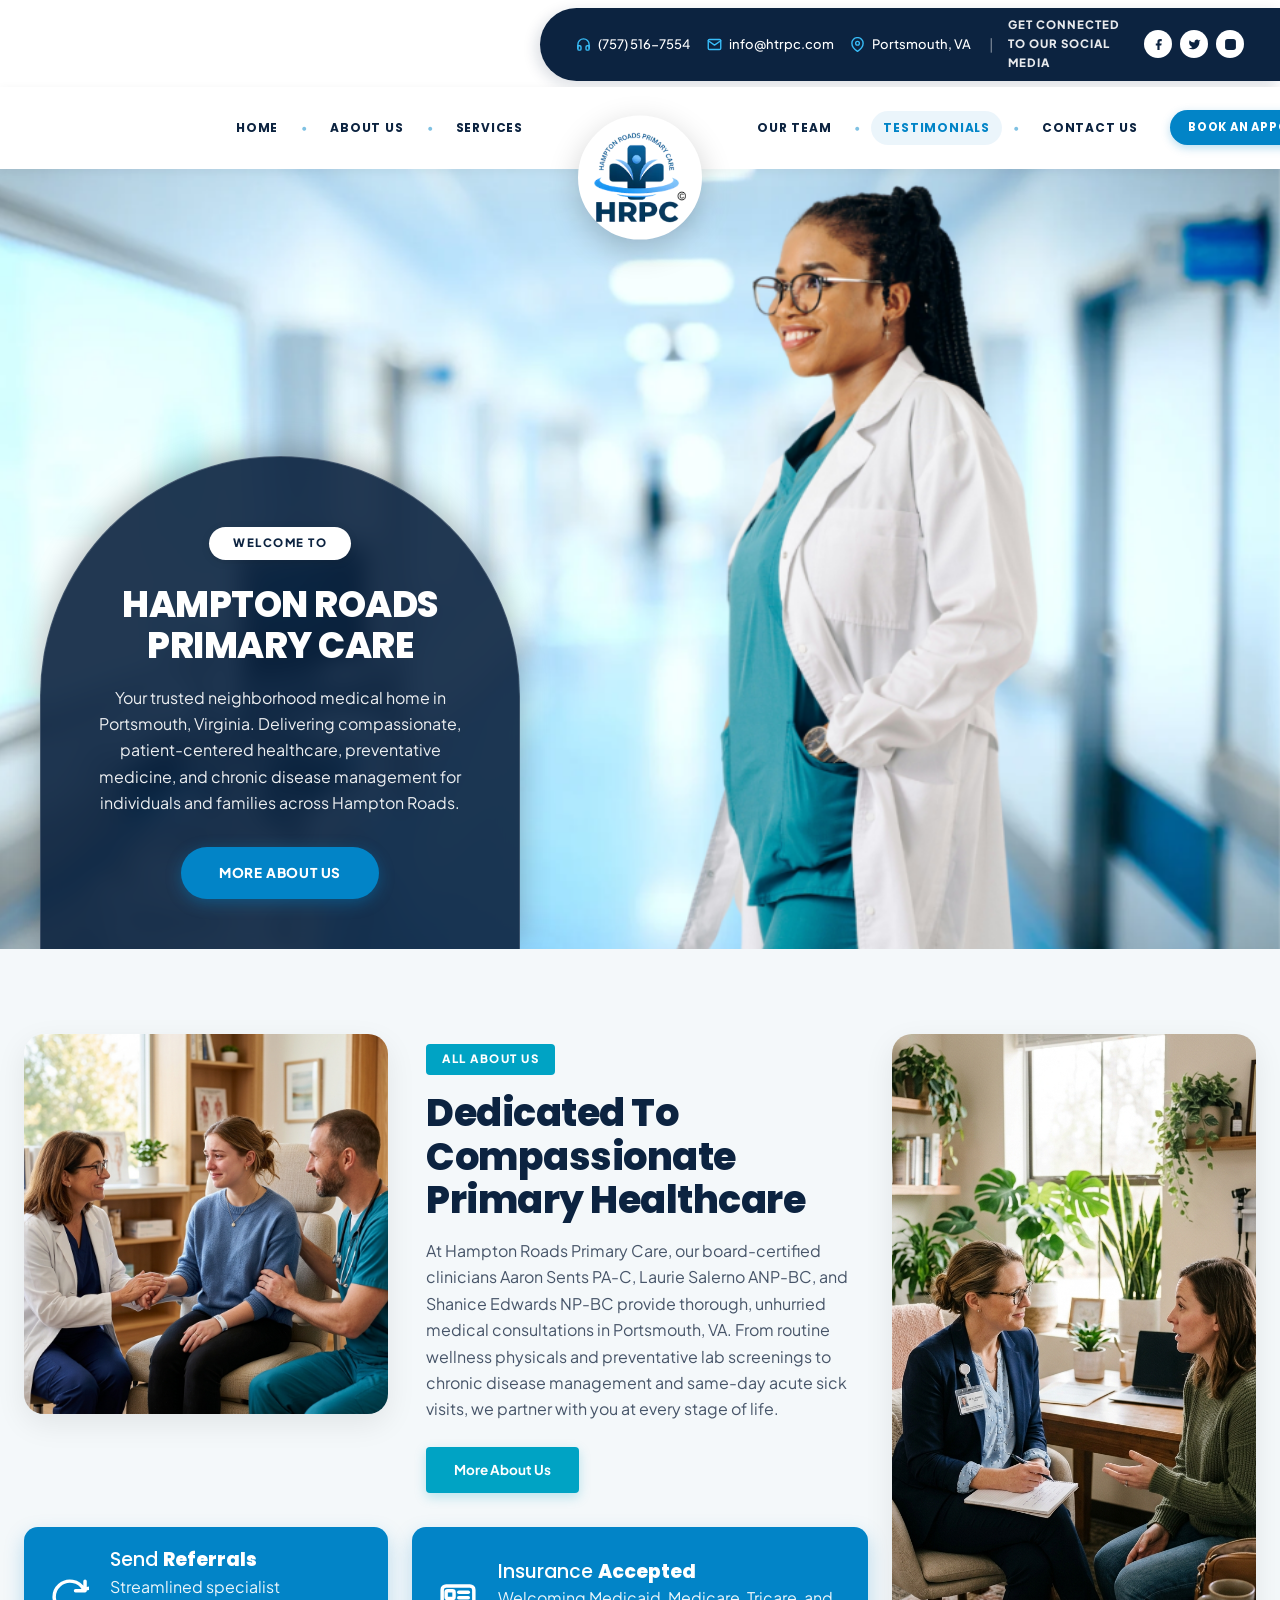
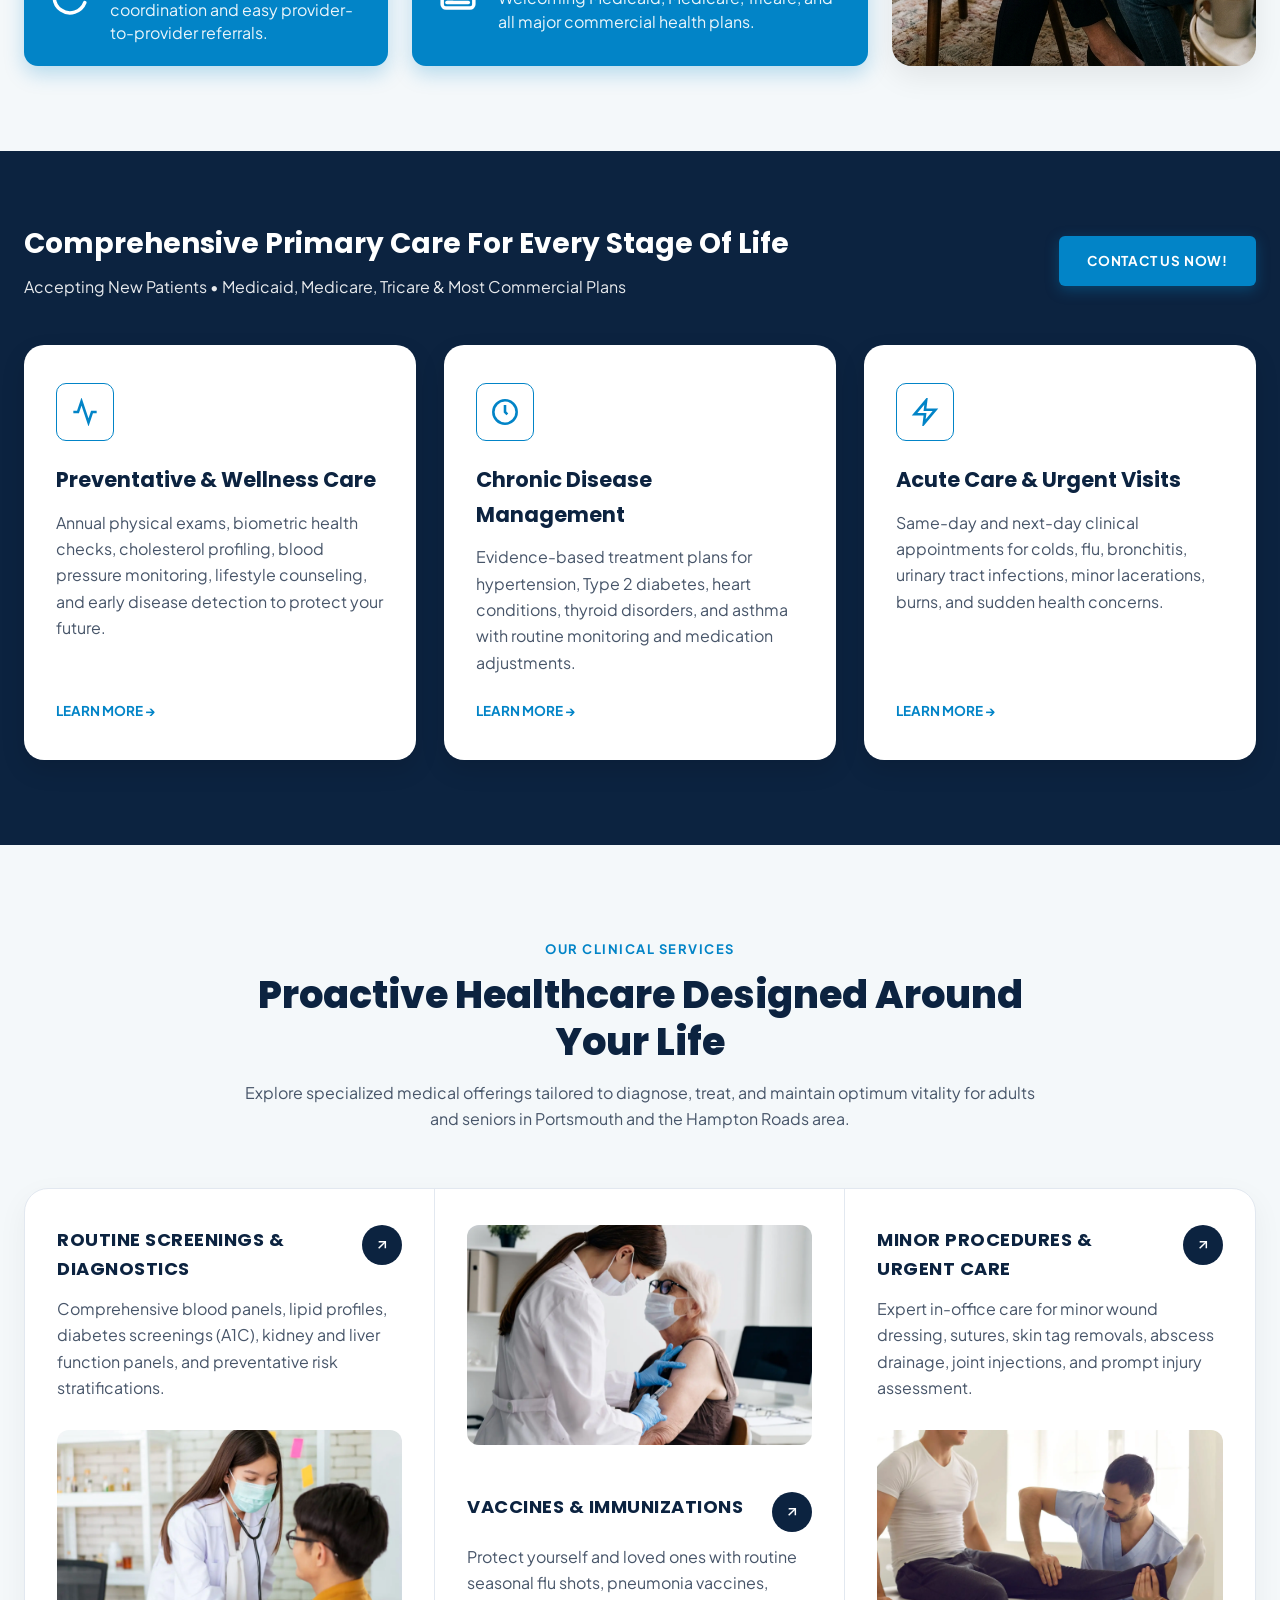
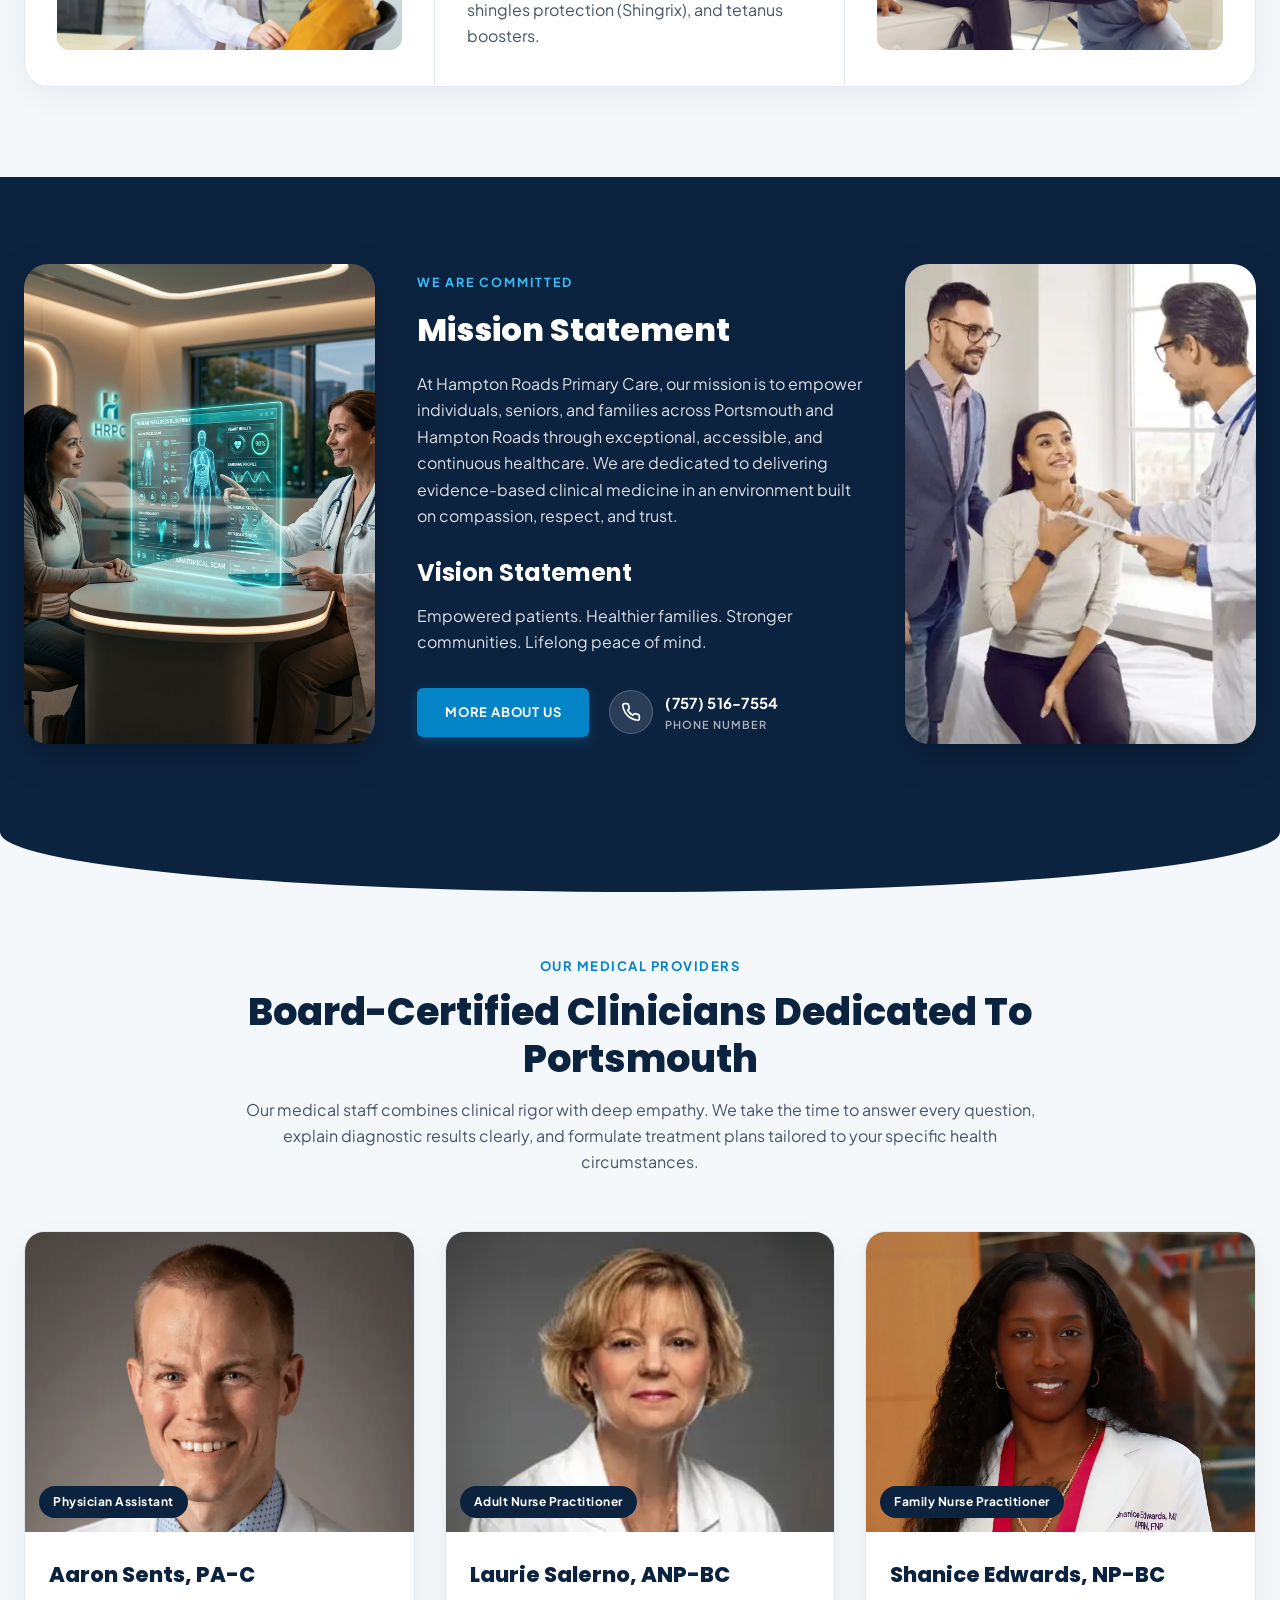
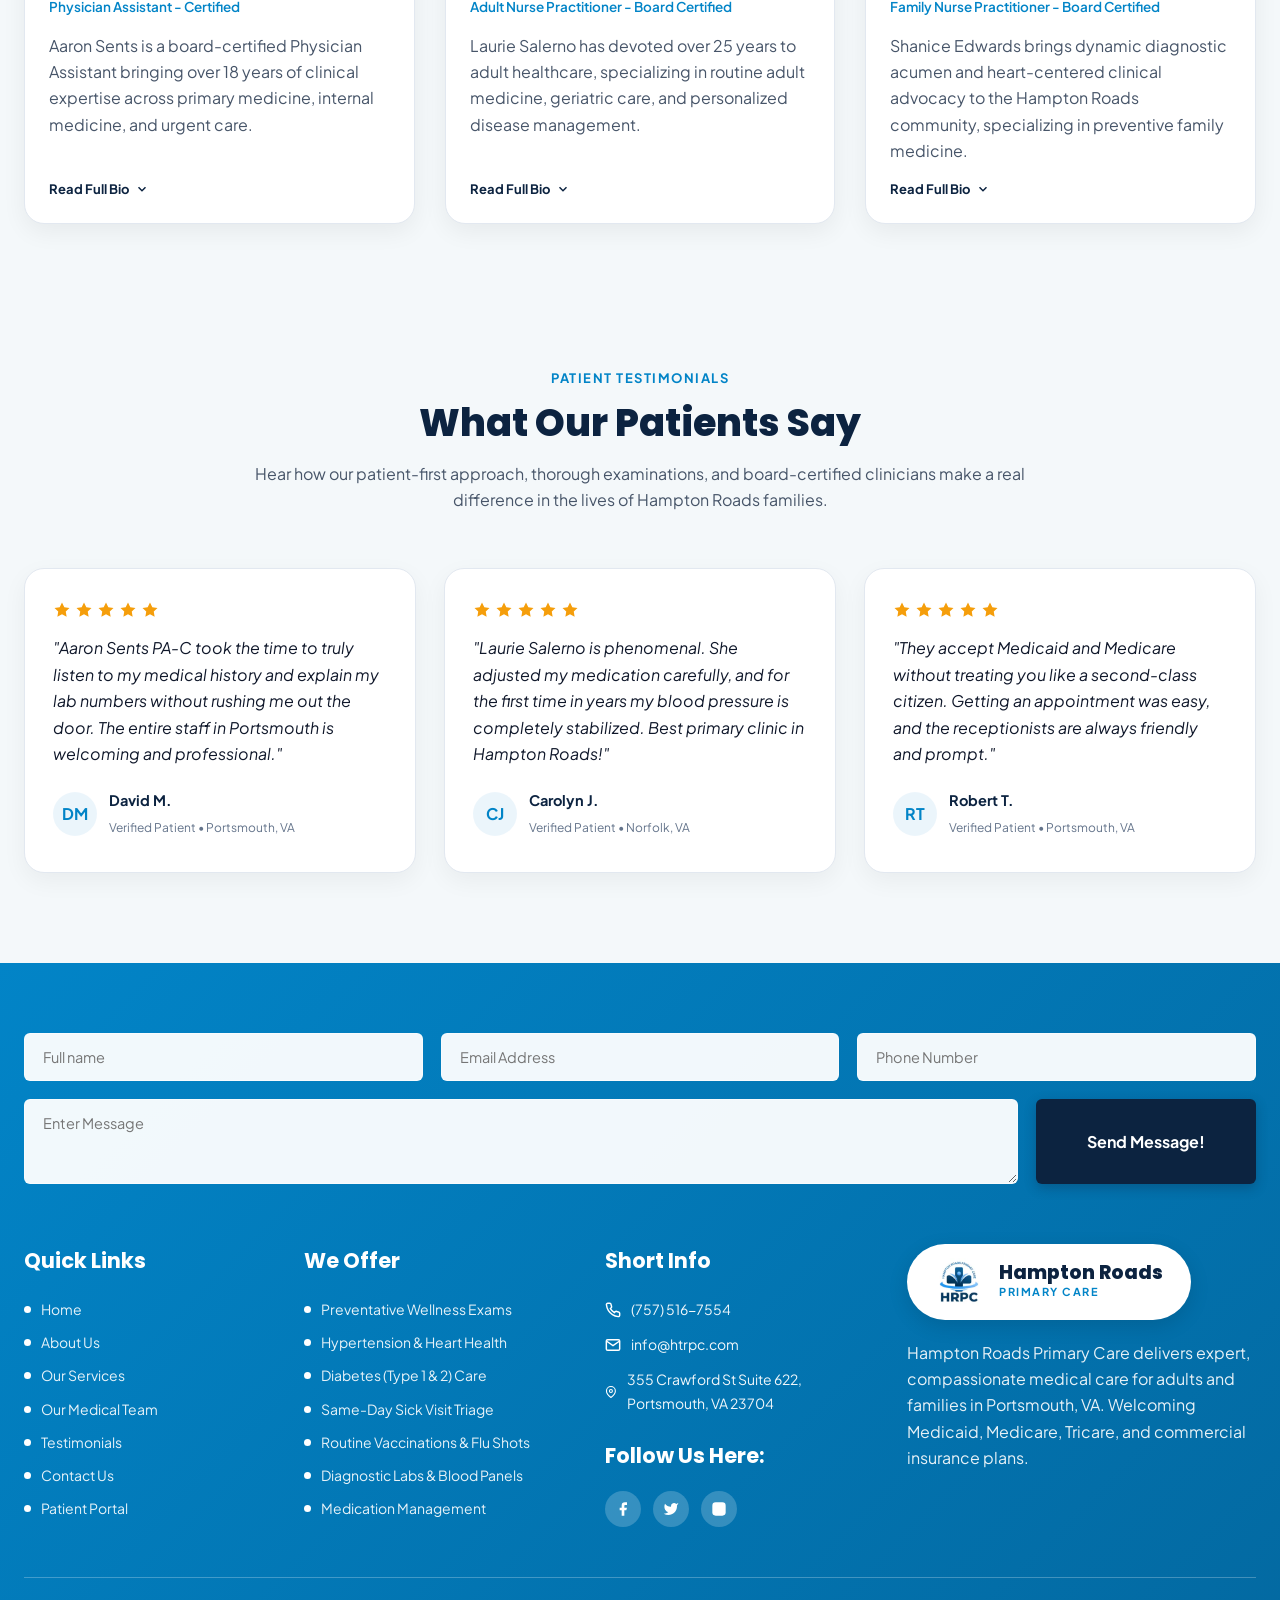
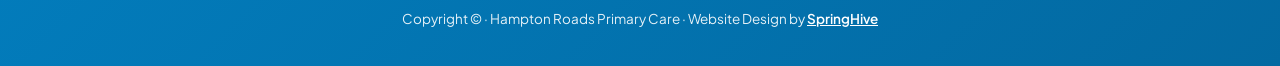
==== index2.html @ 9f102f9b "Initial commit: Hampton Roads Primary Care website" ====
<!DOCTYPE html>
<html lang="en">
<head>
  <meta charset="UTF-8">
  <meta name="viewport" content="width=device-width, initial-scale=1.0">
  
  <!-- Primary SEO Meta Tags -->
  <title>Primary Care in Portsmouth, VA | Hampton Roads Primary Care</title>
  <meta name="title" content="Primary Care in Portsmouth, VA | Hampton Roads Primary Care">
  <meta name="description" content="Compassionate, patient-centered primary healthcare in Portsmouth, VA. Board-certified clinicians Aaron Sents PA-C, Laurie Salerno ANP-BC, and Shanice Edwards NP-BC. Accepting Medicaid, Medicare & Tricare.">
  <meta name="keywords" content="Primary Care Portsmouth VA, Doctor Portsmouth VA, Aaron Sents PA-C, Laurie Salerno NP, Shanice Edwards NP, Hampton Roads Primary Care, Family Medicine, Medicare, Medicaid">
  <meta name="author" content="Hampton Roads Primary Care">
  <link rel="canonical" href="https://htrpc.com/">

  <!-- Open Graph / Facebook -->
  <meta property="og:type" content="website">
  <meta property="og:url" content="https://htrpc.com/">
  <meta property="og:title" content="Primary Care in Portsmouth, VA | Hampton Roads Primary Care">
  <meta property="og:description" content="Next-generation compassionate primary healthcare in Portsmouth, VA. Accepting new patients with Medicare, Medicaid, Tricare, and commercial insurance.">
  <meta property="og:image" content="assets/images/team-hero.webp">

  <!-- Favicon -->
  <link rel="icon" type="image/webp" href="assets/images/logo-icon.webp">

  <!-- Stylesheet -->
  <link rel="stylesheet" href="styles2.css">

  <!-- Structured Data (JSON-LD) -->
  <script type="application/ld+json">
  {
    "@context": "https://schema.org",
    "@type": "MedicalClinic",
    "name": "Hampton Roads Primary Care",
    "url": "https://htrpc.com/",
    "logo": "https://htrpc.com/wp-content/uploads/2024/03/finalLogo.webp",
    "image": "assets/images/team-hero.webp",
    "telephone": "+1-757-516-7554",
    "email": "info@htrpc.com",
    "address": {
      "@type": "PostalAddress",
      "streetAddress": "355 Crawford St Suite 622",
      "addressLocality": "Portsmouth",
      "addressRegion": "VA",
      "postalCode": "23704",
      "addressCountry": "US"
    },
    "openingHoursSpecification": [
      {
        "@type": "OpeningHoursSpecification",
        "dayOfWeek": ["Monday", "Tuesday", "Wednesday", "Thursday", "Friday"],
        "opens": "08:00",
        "closes": "17:00"
      }
    ],
    "medicalSpecialty": "PrimaryCare"
  }
  </script>
</head>
<body>

  <!-- ==========================================================================
       1. TOP UTILITY BAR (Full-Width Section, Right 50% Capsule)
       ========================================================================== -->
  <aside class="top-bar-capsule-wrapper" aria-label="Clinic Quick Info and Social">
    <div class="top-capsule-pill">
      <div class="capsule-contacts-group">
        <div class="capsule-item">
          <!-- Headset / Phone icon -->
          <svg viewBox="0 0 24 24" fill="none" stroke="currentColor" stroke-width="2.2" stroke-linecap="round" stroke-linejoin="round">
            <path d="M3 18v-6a9 9 0 0 1 18 0v6"></path>
            <path d="M21 19a2 2 0 0 1-2 2h-1a2 2 0 0 1-2-2v-3a2 2 0 0 1 2-2h3zM3 19a2 2 0 0 0 2 2h1a2 2 0 0 0 2-2v-3a2 2 0 0 0-2-2H3z"></path>
          </svg>
          <a href="tel:+17575167554">(757) 516-7554</a>
        </div>
        <div class="capsule-item">
          <svg viewBox="0 0 24 24" fill="none" stroke="currentColor" stroke-width="2.2" stroke-linecap="round" stroke-linejoin="round">
            <path d="M4 4h16c1.1 0 2 .9 2 2v12c0 1.1-.9 2-2 2H4c-1.1 0-2-.9-2-2V6c0-1.1.9-2 2-2z"></path>
            <polyline points="22,6 12,13 2,6"></polyline>
          </svg>
          <a href="mailto:info@htrpc.com">info@htrpc.com</a>
        </div>
        <div class="capsule-item">
          <svg viewBox="0 0 24 24" fill="none" stroke="currentColor" stroke-width="2.2" stroke-linecap="round" stroke-linejoin="round">
            <path d="M21 10c0 7-9 13-9 13s-9-6-9-13a9 9 0 0 1 18 0z"></path>
            <circle cx="12" cy="10" r="3"></circle>
          </svg>
          <span>Portsmouth, VA</span>
        </div>
      </div>
      <div class="capsule-social-group">
        <span class="capsule-pipe">|</span>
        <span class="capsule-social-label">GET CONNECTED TO OUR SOCIAL MEDIA</span>
        <div class="capsule-social-icons">
          <a href="https://facebook.com" target="_blank" rel="noopener noreferrer" class="capsule-social-btn" aria-label="Facebook">
            <svg viewBox="0 0 24 24"><path d="M18 2h-3a5 5 0 0 0-5 5v3H7v4h3v8h4v-8h3l1-4h-4V7a1 1 0 0 1 1-1h3z"></path></svg>
          </a>
          <a href="https://twitter.com" target="_blank" rel="noopener noreferrer" class="capsule-social-btn" aria-label="Twitter">
            <svg viewBox="0 0 24 24"><path d="M23 3a10.9 10.9 0 0 1-3.14 1.53 4.48 4.48 0 0 0-7.86 3v1A10.66 10.66 0 0 1 3 4s-4 9 5 13a11.64 11.64 0 0 1-7 2c9 5 20 0 20-11.5a4.5 4.5 0 0 0-.08-.83A7.72 7.72 0 0 0 23 3z"></path></svg>
          </a>
          <a href="https://instagram.com" target="_blank" rel="noopener noreferrer" class="capsule-social-btn" aria-label="Instagram">
            <svg viewBox="0 0 24 24"><rect x="2" y="2" width="20" height="20" rx="5" ry="5"></rect><path d="M16 11.37A4 4 0 1 1 12.63 8 4 4 0 0 1 16 11.37z"></path><line x1="17.5" y1="6.5" x2="17.51" y2="6.5"></line></svg>
          </a>
        </div>
      </div>
    </div>
  </aside>

  <!-- ==========================================================================
       2. MAIN NAVIGATION (White Bar with Center Circular Emblem)
       ========================================================================== -->
  <header class="navbar-center-logo-wrapper" id="mainHeader">
    <div class="container nav-split-container">
      <!-- Left Navigation Menu -->
      <nav class="nav-split-group nav-left-group" aria-label="Left Navigation">
        <a href="#home" class="nav-split-link is-active">HOME</a>
        <span class="nav-split-bullet">•</span>
        <a href="#about" class="nav-split-link">ABOUT US</a>
        <span class="nav-split-bullet">•</span>
        <a href="#services" class="nav-split-link">SERVICES</a>
      </nav>

      <!-- Center Circular Logo Cutout -->
      <a href="#home" class="nav-center-emblem" aria-label="Hampton Roads Primary Care Home">
        <img src="assets/images/finalLogo.webp" alt="Hampton Roads Primary Care Logo" class="nav-center-logo-img">
      </a>

      <!-- Right Navigation Menu -->
      <nav class="nav-split-group nav-right-group" aria-label="Right Navigation">
        <a href="#team" class="nav-split-link">OUR TEAM</a>
        <span class="nav-split-bullet">•</span>
        <a href="#testimonials" class="nav-split-link">TESTIMONIALS</a>
        <span class="nav-split-bullet">•</span>
        <a href="#contact" class="nav-split-link">CONTACT US</a>
        <a href="#contact" class="nav-btn-appointment">BOOK AN APPOINTMENT</a>
      </nav>

      <!-- Mobile Hamburger Button -->
      <button class="mobile-menu-btn" id="mobileMenuBtn" aria-label="Toggle Navigation Menu">
        <svg viewBox="0 0 24 24"><line x1="3" y1="12" x2="21" y2="12"></line><line x1="3" y1="6" x2="21" y2="6"></line><line x1="3" y1="18" x2="21" y2="18"></line></svg>
      </button>

      <!-- Mobile Navigation Drawer -->
      <div class="mobile-nav-drawer" id="mobileDrawer">
        <a href="#home" class="mobile-nav-link">HOME</a>
        <a href="#about" class="mobile-nav-link">ABOUT US</a>
        <a href="#services" class="mobile-nav-link">SERVICES</a>
        <a href="#team" class="mobile-nav-link">OUR TEAM</a>
        <a href="#testimonials" class="mobile-nav-link">TESTIMONIALS</a>
        <a href="#contact" class="mobile-nav-link">CONTACT US</a>
        <a href="#contact" class="arch-cta-btn" style="text-align: center; margin-top: 10px;">BOOK AN APPOINTMENT</a>
      </div>
    </div>
  </header>

  <!-- ==========================================================================
       3. HERO SECTION (Full-Width Image with Left Arched Dome Card)
       ========================================================================== -->
  <section class="hero-arch-section" id="home">
    <!-- Full-Bleed Background Image (Bright, No Overlay) -->
    <img src="assets/images/hero-doctor-corridor.png" alt="Compassionate Physician Care at Hampton Roads Primary Care" class="hero-bg-full">

    <!-- Arched Dome Overlay Card on the Left -->
    <div class="hero-arch-card">
      <span class="arch-eyebrow-pill">WELCOME TO</span>
      <h1 class="arch-title">HAMPTON ROADS PRIMARY CARE</h1>
      <p class="arch-desc">
        Your trusted neighborhood medical home in Portsmouth, Virginia. Delivering compassionate, patient-centered healthcare, preventative medicine, and chronic disease management for individuals and families across Hampton Roads.
      </p>
      <a href="#about" class="arch-cta-btn">MORE ABOUT US</a>
    </div>
  </section>

  <!-- ==========================================================================
       4. ABOUT US SECTION (Matching User-Specified Asymmetric 3-Column Bento Layout)
       ========================================================================== -->
  <section class="about-ref-section" id="about">
    <div class="container">
      <div class="about-asym-grid">
        <!-- Top-Left: Rounded Image (Compassionate patient support) -->
        <div class="about-asym-img-left">
          <img src="assets/images/about-support-left.jpg" alt="Compassionate Healthcare Team Supporting Patient at Hampton Roads Primary Care" class="about-photo-fit">
        </div>

        <!-- Center: Text Content Block -->
        <div class="about-asym-center">
          <span class="about-tag-badge">ALL ABOUT US</span>
          <h2 class="about-asym-title">Dedicated To Compassionate Primary Healthcare</h2>
          <p class="about-asym-desc">
            At Hampton Roads Primary Care, our board-certified clinicians Aaron Sents PA-C, Laurie Salerno ANP-BC, and Shanice Edwards NP-BC provide thorough, unhurried medical consultations in Portsmouth, VA. From routine wellness physicals and preventative lab screenings to chronic disease management and same-day acute sick visits, we partner with you at every stage of life.
          </p>
          <a href="#team" class="about-asym-btn">More About Us</a>
        </div>

        <!-- Right: Tall Image (Spanning full height of both rows) -->
        <div class="about-asym-img-right">
          <img src="assets/images/about-consultation-right.jpg" alt="Attentive Physician Consultation at Hampton Roads Primary Care" class="about-photo-fit">
        </div>

        <!-- Bottom-Left: Feature Card 1 (Send Referrals) -->
        <div class="about-blue-card about-card-referrals">
          <div class="blue-card-icon">
            <svg viewBox="0 0 24 24" fill="none" stroke="currentColor" stroke-width="2.3" stroke-linecap="round" stroke-linejoin="round">
              <path d="M21.5 2v6h-6M21.34 15.57a10 10 0 1 1-.57-8.38l5.67-1.19"></path>
            </svg>
          </div>
          <div class="blue-card-text">
            <h3 class="blue-card-title">Send <strong>Referrals</strong></h3>
            <p class="blue-card-sub">Streamlined specialist coordination and easy provider-to-provider referrals.</p>
          </div>
        </div>

        <!-- Bottom-Center: Feature Card 2 (Insurance Accepted) -->
        <div class="about-blue-card about-card-insurance">
          <div class="blue-card-icon">
            <svg viewBox="0 0 24 24" fill="none" stroke="currentColor" stroke-width="2.3" stroke-linecap="round" stroke-linejoin="round">
              <rect x="2" y="5" width="20" height="14" rx="2.5"></rect>
              <rect x="4.5" y="8" width="5" height="5" rx="1"></rect>
              <line x1="12.5" y1="9" x2="18.5" y2="9"></line>
              <line x1="12.5" y1="12.5" x2="18.5" y2="12.5"></line>
              <line x1="5" y1="15.5" x2="18.5" y2="15.5"></line>
            </svg>
          </div>
          <div class="blue-card-text">
            <h3 class="blue-card-title">Insurance <strong>Accepted</strong></h3>
            <p class="blue-card-sub">Welcoming Medicaid, Medicare, Tricare, and all major commercial health plans.</p>
          </div>
        </div>
      </div>
    </div>
  </section>

  <!-- ==========================================================================
       6. SERVICES STRIP & 3-CARD GRID (Matches reference dark blue section)
       ========================================================================== -->
  <section class="services-ref-section" id="services">
    <div class="container">
      <!-- Top Action Strip -->
      <div class="services-action-banner">
        <div class="banner-left-info">
          <div class="banner-text-block">
            <h2 class="banner-heading">Comprehensive Primary Care For Every Stage Of Life</h2>
            <p class="banner-subtext">Accepting New Patients • Medicaid, Medicare, Tricare & Most Commercial Plans</p>
          </div>
        </div>
        <a href="#contact" class="banner-cta-btn">CONTACT US NOW!</a>
      </div>

      <!-- 3 Rounded White Cards -->
      <div class="services-3card-grid">
        <!-- Card 1 -->
        <div class="service-white-card">
          <div class="card-icon-box">
            <svg viewBox="0 0 24 24"><path d="M22 12h-4l-3 9L9 3l-3 9H2"></path></svg>
          </div>
          <h3 class="service-card-title">Preventative & Wellness Care</h3>
          <p class="service-card-desc">
            Annual physical exams, biometric health checks, cholesterol profiling, blood pressure monitoring, lifestyle counseling, and early disease detection to protect your future.
          </p>
          <a href="#contact" class="card-learn-link">Learn More &rarr;</a>
        </div>

        <!-- Card 2 -->
        <div class="service-white-card">
          <div class="card-icon-box">
            <svg viewBox="0 0 24 24"><circle cx="12" cy="12" r="10"></circle><polyline points="12 6 12 12 14 14"></polyline></svg>
          </div>
          <h3 class="service-card-title">Chronic Disease Management</h3>
          <p class="service-card-desc">
            Evidence-based treatment plans for hypertension, Type 2 diabetes, heart conditions, thyroid disorders, and asthma with routine monitoring and medication adjustments.
          </p>
          <a href="#contact" class="card-learn-link">Learn More &rarr;</a>
        </div>

        <!-- Card 3 -->
        <div class="service-white-card">
          <div class="card-icon-box">
            <svg viewBox="0 0 24 24"><polygon points="13 2 3 14 12 14 11 22 21 10 12 10 13 2"></polygon></svg>
          </div>
          <h3 class="service-card-title">Acute Care & Urgent Visits</h3>
          <p class="service-card-desc">
            Same-day and next-day clinical appointments for colds, flu, bronchitis, urinary tract infections, minor lacerations, burns, and sudden health concerns.
          </p>
          <a href="#contact" class="card-learn-link">Learn More &rarr;</a>
        </div>
      </div>
    </div>
  </section>

  <!-- ==========================================================================
       7. AVAILABLE SERVICES (Alternating 3-Column Grid with vertical dividers)
       ========================================================================== -->
  <section class="available-services-ref">
    <div class="container">
      <div class="section-center-header">
        <span class="section-eyebrow">OUR CLINICAL SERVICES</span>
        <h2 class="section-title">Proactive Healthcare Designed Around Your Life</h2>
        <p class="section-center-desc">
          Explore specialized medical offerings tailored to diagnose, treat, and maintain optimum vitality for adults and seniors in Portsmouth and the Hampton Roads area.
        </p>
      </div>

      <div class="alternating-services-grid">
        <!-- Column 1: Text Top -> Image Bottom -->
        <div class="alt-service-column">
          <div class="alt-service-text-top">
            <div class="alt-col-title-row">
              <h3 class="alt-col-title">Routine Screenings & Diagnostics</h3>
              <a href="#contact" class="alt-circle-btn" aria-label="Book routine screening">
                <svg viewBox="0 0 24 24"><line x1="7" y1="17" x2="17" y2="7"></line><polyline points="7 7 17 7 17 17"></polyline></svg>
              </a>
            </div>
            <p class="alt-col-desc">
              Comprehensive blood panels, lipid profiles, diabetes screenings (A1C), kidney and liver function panels, and preventative risk stratifications.
            </p>
          </div>
          <img src="assets/images/service-screenings.webp" alt="Routine Screenings & Diagnostics" class="alt-photo-rounded">
        </div>

        <!-- Column 2: Image Top -> Text Bottom -->
        <div class="alt-service-column">
          <img src="assets/images/service-vaccines.webp" alt="Vaccines & Immunizations" class="alt-photo-rounded">
          <div class="alt-service-text-bottom">
            <div class="alt-col-title-row">
              <h3 class="alt-col-title">Vaccines & Immunizations</h3>
              <a href="#contact" class="alt-circle-btn" aria-label="Learn about immunizations">
                <svg viewBox="0 0 24 24"><line x1="7" y1="17" x2="17" y2="7"></line><polyline points="7 7 17 7 17 17"></polyline></svg>
              </a>
            </div>
            <p class="alt-col-desc">
              Protect yourself and loved ones with routine seasonal flu shots, pneumonia vaccines, shingles protection (Shingrix), and tetanus boosters.
            </p>
          </div>
        </div>

        <!-- Column 3: Text Top -> Image Bottom -->
        <div class="alt-service-column">
          <div class="alt-service-text-top">
            <div class="alt-col-title-row">
              <h3 class="alt-col-title">Minor Procedures & Urgent Care</h3>
              <a href="#contact" class="alt-circle-btn" aria-label="Schedule minor procedure">
                <svg viewBox="0 0 24 24"><line x1="7" y1="17" x2="17" y2="7"></line><polyline points="7 7 17 7 17 17"></polyline></svg>
              </a>
            </div>
            <p class="alt-col-desc">
              Expert in-office care for minor wound dressing, sutures, skin tag removals, abscess drainage, joint injections, and prompt injury assessment.
            </p>
          </div>
          <img src="assets/images/service-minor-injury.webp" alt="Minor Procedures & Urgent Care" class="alt-photo-rounded">
        </div>
      </div>
    </div>
  </section>

  <!-- ==========================================================================
       8. MISSION & VISION SECTION (Matches reference 3-column dark blue section)
       ========================================================================== -->
  <section class="mission-vision-ref">
    <div class="container">
      <div class="mission-vision-grid">
        <!-- Left Image -->
        <div class="mv-photo-card">
          <img src="assets/images/hero-consultation.jpg" alt="Compassionate Physician Consultation" class="mv-photo-img">
        </div>

        <!-- Center Content -->
        <div class="mv-center-content">
          <span class="mv-eyebrow">WE ARE COMMITTED</span>
          <h2 class="mv-heading">Mission Statement</h2>
          <p class="mv-text">
            At Hampton Roads Primary Care, our mission is to empower individuals, seniors, and families across Portsmouth and Hampton Roads through exceptional, accessible, and continuous healthcare. We are dedicated to delivering evidence-based clinical medicine in an environment built on compassion, respect, and trust.
          </p>

          <h3 class="mv-subheading">Vision Statement</h3>
          <p class="mv-text">
            Empowered patients. Healthier families. Stronger communities. Lifelong peace of mind.
          </p>

          <div class="mv-action-row">
            <a href="#services" class="mv-accent-btn">MORE ABOUT US</a>
            <a href="tel:+17575167554" class="phone-callout-badge">
              <div class="phone-callout-icon">
                <svg viewBox="0 0 24 24"><path d="M22 16.92v3a2 2 0 0 1-2.18 2 19.79 19.79 0 0 1-8.63-3.07 19.5 19.5 0 0 1-6-6 19.79 19.79 0 0 1-3.07-8.67A2 2 0 0 1 4.11 2h3a2 2 0 0 1 2 1.72 12.84 12.84 0 0 0 .7 2.81 2 2 0 0 1-.45 2.11L8.09 9.91a16 16 0 0 0 6 6l1.27-1.27a2 2 0 0 1 2.11-.45 12.84 12.84 0 0 0 2.81.7A2 2 0 0 1 22 16.92z"></path></svg>
              </div>
              <div class="phone-callout-text">
                <span class="phone-number">(757) 516-7554</span>
                <span class="phone-label">PHONE NUMBER</span>
              </div>
            </a>
          </div>
        </div>

        <!-- Right Image -->
        <div class="mv-photo-card">
          <img src="assets/images/clinic-care.webp" alt="Clinical Care and Family Wellness" class="mv-photo-img">
        </div>
      </div>
    </div>
  </section>

  <!-- ==========================================================================
       9. PROVIDERS / CLINICAL TEAM SECTION (Matches reference footer split + team)
       ========================================================================== -->
  <section class="team-ref-wrapper" id="team">
    <!-- Arched top divider echoing reference screenshot -->
    <div class="arched-header-band"></div>

    <div class="container">
      <!-- Section Header -->
      <div class="section-center-header">
        <span class="section-eyebrow">OUR MEDICAL PROVIDERS</span>
        <h2 class="section-title">Board-Certified Clinicians Dedicated To Portsmouth</h2>
        <p class="section-center-desc">
          Our medical staff combines clinical rigor with deep empathy. We take the time to answer every question, explain diagnostic results clearly, and formulate treatment plans tailored to your specific health circumstances.
        </p>
      </div>

      <!-- 3 Clinician Cards (NO booking buttons, only Read More drawers per user preference) -->
      <div class="team-cards-grid">
        <!-- Clinician 1: Aaron Sents -->
        <div class="provider-card-v2">
          <div class="provider-image-wrap">
            <img src="assets/images/provider-aaron.webp" alt="Aaron Sents, PA-C" class="provider-photo-img">
            <span class="provider-role-badge">Physician Assistant</span>
          </div>
          <div class="provider-card-body">
            <h3 class="provider-name">Aaron Sents, PA-C</h3>
            <span class="provider-title-sub">Physician Assistant - Certified</span>
            <p class="provider-bio-snippet">
              Aaron Sents is a board-certified Physician Assistant bringing over 18 years of clinical expertise across primary medicine, internal medicine, and urgent care.
            </p>
            <div class="provider-full-bio" id="bio-aaron">
              Aaron graduated from the prestigious Physician Assistant program at Wichita State University. He is deeply committed to patient empowerment, proactive preventative screenings, and comprehensive chronic disease management for hypertension, diabetes, and cardiovascular health.
            </div>
            <button class="read-more-btn" data-target="bio-aaron">
              <span>Read Full Bio</span>
              <svg width="14" height="14" viewBox="0 0 24 24" fill="none" stroke="currentColor" stroke-width="2.5"><polyline points="6 9 12 15 18 9"></polyline></svg>
            </button>
          </div>
        </div>

        <!-- Clinician 2: Laurie Salerno -->
        <div class="provider-card-v2">
          <div class="provider-image-wrap">
            <img src="assets/images/provider-laurie.jpg" alt="Laurie Salerno, ANP-BC" class="provider-photo-img">
            <span class="provider-role-badge">Adult Nurse Practitioner</span>
          </div>
          <div class="provider-card-body">
            <h3 class="provider-name">Laurie Salerno, ANP-BC</h3>
            <span class="provider-title-sub">Adult Nurse Practitioner - Board Certified</span>
            <p class="provider-bio-snippet">
              Laurie Salerno has devoted over 25 years to adult healthcare, specializing in routine adult medicine, geriatric care, and personalized disease management.
            </p>
            <div class="provider-full-bio" id="bio-laurie">
              Laurie earned her Master of Science in Nursing from Virginia Commonwealth University. She champions holistic, patient-centered care that emphasizes preventative screenings, nutrition, mental wellbeing, and continuity of care for adults at every life transition.
            </div>
            <button class="read-more-btn" data-target="bio-laurie">
              <span>Read Full Bio</span>
              <svg width="14" height="14" viewBox="0 0 24 24" fill="none" stroke="currentColor" stroke-width="2.5"><polyline points="6 9 12 15 18 9"></polyline></svg>
            </button>
          </div>
        </div>

        <!-- Clinician 3: Shanice Edwards -->
        <div class="provider-card-v2">
          <div class="provider-image-wrap">
            <img src="assets/images/provider-shanice.webp" alt="Shanice Edwards, NP-BC" class="provider-photo-img">
            <span class="provider-role-badge">Family Nurse Practitioner</span>
          </div>
          <div class="provider-card-body">
            <h3 class="provider-name">Shanice Edwards, NP-BC</h3>
            <span class="provider-title-sub">Family Nurse Practitioner - Board Certified</span>
            <p class="provider-bio-snippet">
              Shanice Edwards brings dynamic diagnostic acumen and heart-centered clinical advocacy to the Hampton Roads community, specializing in preventive family medicine.
            </p>
            <div class="provider-full-bio" id="bio-shanice">
              Shanice completed her advanced practice nursing credentials with highest honors. Her clinical passions include comprehensive women’s health, pediatric-to-adult transitions, acute infection management, and compassionate patient education.
            </div>
            <button class="read-more-btn" data-target="bio-shanice">
              <span>Read Full Bio</span>
              <svg width="14" height="14" viewBox="0 0 24 24" fill="none" stroke="currentColor" stroke-width="2.5"><polyline points="6 9 12 15 18 9"></polyline></svg>
            </button>
          </div>
        </div>
      </div>
    </div>
  </section>

  <!-- ==========================================================================
       10. TESTIMONIALS SECTION
       ========================================================================== -->
  <section class="testimonials-ref-section" id="testimonials">
    <div class="container">
      <div class="section-center-header">
        <span class="section-eyebrow">PATIENT TESTIMONIALS</span>
        <h2 class="section-title">What Our Patients Say</h2>
        <p class="section-center-desc">
          Hear how our patient-first approach, thorough examinations, and board-certified clinicians make a real difference in the lives of Hampton Roads families.
        </p>
      </div>

      <div class="testimonials-grid">
        <div class="testimonial-card-v2">
          <div class="stars-row">
            <svg viewBox="0 0 24 24"><polygon points="12 2 15.09 8.26 22 9.27 17 14.14 18.18 21.02 12 17.77 5.82 21.02 7 14.14 2 9.27 8.91 8.26 12 2"></polygon></svg>
            <svg viewBox="0 0 24 24"><polygon points="12 2 15.09 8.26 22 9.27 17 14.14 18.18 21.02 12 17.77 5.82 21.02 7 14.14 2 9.27 8.91 8.26 12 2"></polygon></svg>
            <svg viewBox="0 0 24 24"><polygon points="12 2 15.09 8.26 22 9.27 17 14.14 18.18 21.02 12 17.77 5.82 21.02 7 14.14 2 9.27 8.91 8.26 12 2"></polygon></svg>
            <svg viewBox="0 0 24 24"><polygon points="12 2 15.09 8.26 22 9.27 17 14.14 18.18 21.02 12 17.77 5.82 21.02 7 14.14 2 9.27 8.91 8.26 12 2"></polygon></svg>
            <svg viewBox="0 0 24 24"><polygon points="12 2 15.09 8.26 22 9.27 17 14.14 18.18 21.02 12 17.77 5.82 21.02 7 14.14 2 9.27 8.91 8.26 12 2"></polygon></svg>
          </div>
          <p class="review-text">
            "Aaron Sents PA-C took the time to truly listen to my medical history and explain my lab numbers without rushing me out the door. The entire staff in Portsmouth is welcoming and professional."
          </p>
          <div class="reviewer-meta">
            <div class="reviewer-avatar">DM</div>
            <div>
              <h4 class="reviewer-name">David M.</h4>
              <span class="reviewer-verified">Verified Patient • Portsmouth, VA</span>
            </div>
          </div>
        </div>

        <div class="testimonial-card-v2">
          <div class="stars-row">
            <svg viewBox="0 0 24 24"><polygon points="12 2 15.09 8.26 22 9.27 17 14.14 18.18 21.02 12 17.77 5.82 21.02 7 14.14 2 9.27 8.91 8.26 12 2"></polygon></svg>
            <svg viewBox="0 0 24 24"><polygon points="12 2 15.09 8.26 22 9.27 17 14.14 18.18 21.02 12 17.77 5.82 21.02 7 14.14 2 9.27 8.91 8.26 12 2"></polygon></svg>
            <svg viewBox="0 0 24 24"><polygon points="12 2 15.09 8.26 22 9.27 17 14.14 18.18 21.02 12 17.77 5.82 21.02 7 14.14 2 9.27 8.91 8.26 12 2"></polygon></svg>
            <svg viewBox="0 0 24 24"><polygon points="12 2 15.09 8.26 22 9.27 17 14.14 18.18 21.02 12 17.77 5.82 21.02 7 14.14 2 9.27 8.91 8.26 12 2"></polygon></svg>
            <svg viewBox="0 0 24 24"><polygon points="12 2 15.09 8.26 22 9.27 17 14.14 18.18 21.02 12 17.77 5.82 21.02 7 14.14 2 9.27 8.91 8.26 12 2"></polygon></svg>
          </div>
          <p class="review-text">
            "Laurie Salerno is phenomenal. She adjusted my medication carefully, and for the first time in years my blood pressure is completely stabilized. Best primary clinic in Hampton Roads!"
          </p>
          <div class="reviewer-meta">
            <div class="reviewer-avatar">CJ</div>
            <div>
              <h4 class="reviewer-name">Carolyn J.</h4>
              <span class="reviewer-verified">Verified Patient • Norfolk, VA</span>
            </div>
          </div>
        </div>

        <div class="testimonial-card-v2">
          <div class="stars-row">
            <svg viewBox="0 0 24 24"><polygon points="12 2 15.09 8.26 22 9.27 17 14.14 18.18 21.02 12 17.77 5.82 21.02 7 14.14 2 9.27 8.91 8.26 12 2"></polygon></svg>
            <svg viewBox="0 0 24 24"><polygon points="12 2 15.09 8.26 22 9.27 17 14.14 18.18 21.02 12 17.77 5.82 21.02 7 14.14 2 9.27 8.91 8.26 12 2"></polygon></svg>
            <svg viewBox="0 0 24 24"><polygon points="12 2 15.09 8.26 22 9.27 17 14.14 18.18 21.02 12 17.77 5.82 21.02 7 14.14 2 9.27 8.91 8.26 12 2"></polygon></svg>
            <svg viewBox="0 0 24 24"><polygon points="12 2 15.09 8.26 22 9.27 17 14.14 18.18 21.02 12 17.77 5.82 21.02 7 14.14 2 9.27 8.91 8.26 12 2"></polygon></svg>
            <svg viewBox="0 0 24 24"><polygon points="12 2 15.09 8.26 22 9.27 17 14.14 18.18 21.02 12 17.77 5.82 21.02 7 14.14 2 9.27 8.91 8.26 12 2"></polygon></svg>
          </div>
          <p class="review-text">
            "They accept Medicaid and Medicare without treating you like a second-class citizen. Getting an appointment was easy, and the receptionists are always friendly and prompt."
          </p>
          <div class="reviewer-meta">
            <div class="reviewer-avatar">RT</div>
            <div>
              <h4 class="reviewer-name">Robert T.</h4>
              <span class="reviewer-verified">Verified Patient • Portsmouth, VA</span>
            </div>
          </div>
        </div>
      </div>
    </div>
  </section>

  <!-- ==========================================================================
       11. FOOTER & CONTACT FORM (Matches reference mustard footer structure)
       Color: Medical Cerulean Accent (#0284C7)
       ========================================================================== -->
  <footer class="footer-ref-wrapper" id="contact">
    <div class="container">
      <!-- Contact Form Component inside Footer -->
      <div class="footer-form-container">
        <form id="contactForm" onsubmit="event.preventDefault(); handleFormSubmit();">
          <div class="contact-form-grid">
            <input type="text" id="formName" class="form-input-ref" placeholder="Full name" required>
            <input type="email" id="formEmail" class="form-input-ref" placeholder="Email Address" required>
            <input type="tel" id="formPhone" class="form-input-ref" placeholder="Phone Number" required>
          </div>
          <div class="form-bottom-row">
            <textarea id="formMessage" class="form-textarea-ref" placeholder="Enter Message" required></textarea>
            <button type="submit" class="form-submit-dark-btn" id="submitBtn">Send Message!</button>
          </div>
        </form>
      </div>

      <!-- 4-Column Footer Links -->
      <div class="footer-links-grid">
        <!-- Column 1: Quick Links -->
        <div class="footer-col">
          <h3 class="footer-col-title">Quick Links</h3>
          <ul class="footer-bullets-list">
            <li class="footer-bullet-item">
              <span class="footer-bullet-dot"></span>
              <a href="#home">Home</a>
            </li>
            <li class="footer-bullet-item">
              <span class="footer-bullet-dot"></span>
              <a href="#about">About Us</a>
            </li>
            <li class="footer-bullet-item">
              <span class="footer-bullet-dot"></span>
              <a href="#services">Our Services</a>
            </li>
            <li class="footer-bullet-item">
              <span class="footer-bullet-dot"></span>
              <a href="#team">Our Medical Team</a>
            </li>
            <li class="footer-bullet-item">
              <span class="footer-bullet-dot"></span>
              <a href="#testimonials">Testimonials</a>
            </li>
            <li class="footer-bullet-item">
              <span class="footer-bullet-dot"></span>
              <a href="#contact">Contact Us</a>
            </li>
            <li class="footer-bullet-item">
              <span class="footer-bullet-dot"></span>
              <a href="javascript:void(0)" onclick="alert('Patient Portal access is available for registered patients. Please contact the front desk at (757) 516-7554 for portal credentials.');">Patient Portal</a>
            </li>
          </ul>
        </div>

        <!-- Column 2: We Offer -->
        <div class="footer-col">
          <h3 class="footer-col-title">We Offer</h3>
          <ul class="footer-bullets-list">
            <li class="footer-bullet-item">
              <span class="footer-bullet-dot"></span>
              <span>Preventative Wellness Exams</span>
            </li>
            <li class="footer-bullet-item">
              <span class="footer-bullet-dot"></span>
              <span>Hypertension & Heart Health</span>
            </li>
            <li class="footer-bullet-item">
              <span class="footer-bullet-dot"></span>
              <span>Diabetes (Type 1 & 2) Care</span>
            </li>
            <li class="footer-bullet-item">
              <span class="footer-bullet-dot"></span>
              <span>Same-Day Sick Visit Triage</span>
            </li>
            <li class="footer-bullet-item">
              <span class="footer-bullet-dot"></span>
              <span>Routine Vaccinations & Flu Shots</span>
            </li>
            <li class="footer-bullet-item">
              <span class="footer-bullet-dot"></span>
              <span>Diagnostic Labs & Blood Panels</span>
            </li>
            <li class="footer-bullet-item">
              <span class="footer-bullet-dot"></span>
              <span>Medication Management</span>
            </li>
          </ul>
        </div>

        <!-- Column 3: Short Info & Follow Us -->
        <div class="footer-col">
          <h3 class="footer-col-title">Short Info</h3>
          <div class="footer-info-item">
            <svg viewBox="0 0 24 24"><path d="M22 16.92v3a2 2 0 0 1-2.18 2 19.79 19.79 0 0 1-8.63-3.07 19.5 19.5 0 0 1-6-6 19.79 19.79 0 0 1-3.07-8.67A2 2 0 0 1 4.11 2h3a2 2 0 0 1 2 1.72 12.84 12.84 0 0 0 .7 2.81 2 2 0 0 1-.45 2.11L8.09 9.91a16 16 0 0 0 6 6l1.27-1.27a2 2 0 0 1 2.11-.45 12.84 12.84 0 0 0 2.81.7A2 2 0 0 1 22 16.92z"></path></svg>
            <a href="tel:+17575167554">(757) 516-7554</a>
          </div>
          <div class="footer-info-item">
            <svg viewBox="0 0 24 24"><path d="M4 4h16c1.1 0 2 .9 2 2v12c0 1.1-.9 2-2 2H4c-1.1 0-2-.9-2-2V6c0-1.1.9-2 2-2z"></path><polyline points="22,6 12,13 2,6"></polyline></svg>
            <a href="mailto:info@htrpc.com">info@htrpc.com</a>
          </div>
          <div class="footer-info-item">
            <svg viewBox="0 0 24 24"><path d="M21 10c0 7-9 13-9 13s-9-6-9-13a9 9 0 0 1 18 0z"></path><circle cx="12" cy="10" r="3"></circle></svg>
            <span>355 Crawford St Suite 622, Portsmouth, VA 23704</span>
          </div>

          <h3 class="footer-col-title" style="margin-top: 24px; margin-bottom: 12px;">Follow Us Here:</h3>
          <div class="footer-socials-row">
            <a href="https://facebook.com" target="_blank" rel="noopener noreferrer" class="footer-social-btn" aria-label="Facebook">
              <svg viewBox="0 0 24 24"><path d="M18 2h-3a5 5 0 0 0-5 5v3H7v4h3v8h4v-8h3l1-4h-4V7a1 1 0 0 1 1-1h3z"></path></svg>
            </a>
            <a href="https://twitter.com" target="_blank" rel="noopener noreferrer" class="footer-social-btn" aria-label="Twitter">
              <svg viewBox="0 0 24 24"><path d="M23 3a10.9 10.9 0 0 1-3.14 1.53 4.48 4.48 0 0 0-7.86 3v1A10.66 10.66 0 0 1 3 4s-4 9 5 13a11.64 11.64 0 0 1-7 2c9 5 20 0 20-11.5a4.5 4.5 0 0 0-.08-.83A7.72 7.72 0 0 0 23 3z"></path></svg>
            </a>
            <a href="https://instagram.com" target="_blank" rel="noopener noreferrer" class="footer-social-btn" aria-label="Instagram">
              <svg viewBox="0 0 24 24"><rect x="2" y="2" width="20" height="20" rx="5" ry="5"></rect><path d="M16 11.37A4 4 0 1 1 12.63 8 4 4 0 0 1 16 11.37z"></path><line x1="17.5" y1="6.5" x2="17.51" y2="6.5"></line></svg>
            </a>
          </div>
        </div>

        <!-- Column 4: Brand Logo Pill & Bio (Matches reference layout) -->
        <div class="footer-col">
          <div class="footer-brand-pill">
            <img src="assets/images/logo-icon.webp" alt="Hampton Roads Primary Care Logo" class="footer-pill-icon">
            <div class="footer-pill-text">
              <span class="pill-title">Hampton Roads</span>
              <span class="pill-subtitle">Primary Care</span>
            </div>
          </div>
          <p class="footer-brand-bio">
            Hampton Roads Primary Care delivers expert, compassionate medical care for adults and families in Portsmouth, VA. Welcoming Medicaid, Medicare, Tricare, and commercial insurance plans.
          </p>
        </div>
      </div>

      <!-- Mandatory Copyright Line -->
      <div class="footer-bottom-bar">
        Copyright © · Hampton Roads Primary Care · Website Design by <a href="https://springhive.co/" rel="nofollow" style="color:#fff">SpringHive</a>
      </div>
    </div>
  </footer>

  <!-- Scripts -->
  <script src="script2.js"></script>
</body>
</html>
---- styles2.css ----
/* ==========================================================================
   HAMPTON ROADS PRIMARY CARE - THEME 2 (INSPIRED BY CINQ LIVING LAYOUT)
   Color Pair: Deep Maritime Navy (#0C2340) + Vibrant Medical Cerulean (#0284C7)
   Font Family: Inter / Poppins / System Sans-Serif
   ========================================================================== */

@import url('https://fonts.googleapis.com/css2?family=Plus+Jakarta+Sans:ital,wght@0,300;0,400;0,500;0,600;0,700;0,800;1,400;1,600&family=Poppins:ital,wght@0,400;0,500;0,600;0,700;0,800;1,400;1,600&display=swap');

:root {
  /* Main Color Pair (Replacing Navy + Mustard Gold with Deep Maritime Navy + Medical Cerulean) */
  --theme-dark: #0C2340;           /* Deep Maritime Navy (matches reference #1b2e4b) */
  --theme-dark-rgb: 12, 35, 64;
  --theme-dark-hover: #08192E;
  
  --theme-accent: #0284C7;         /* Vibrant Medical Cerulean (matches reference #c49b45) */
  --theme-accent-rgb: 2, 132, 199;
  --theme-accent-dark: #0369A1;    /* Slightly deeper cerulean for hover states & gradients */
  --theme-accent-light: #38BDF8;   /* Light cerulean for badges/highlights */
  --theme-accent-soft: rgba(2, 132, 199, 0.08);

  /* Backgrounds & Neutrals */
  --theme-bg-page: #F4F8FA;        /* Soft tinted medical background (matches reference cream tint) */
  --theme-card-bg: #FFFFFF;
  --theme-text-dark: #0F172A;
  --theme-text-muted: #475569;
  --theme-text-light: #64748B;
  --theme-border: #E2E8F0;
  --theme-border-dark: rgba(255, 255, 255, 0.22);

  /* Typography */
  --font-main: 'Plus Jakarta Sans', 'Poppins', -apple-system, BlinkMacSystemFont, 'Segoe UI', Roboto, sans-serif;
  --font-display: 'Poppins', 'Plus Jakarta Sans', sans-serif;

  /* Spacing & Radii */
  --radius-sm: 6px;
  --radius-md: 12px;
  --radius-lg: 20px;
  --radius-xl: 24px;
  --radius-pill: 9999px;

  /* Transitions */
  --transition-fast: 0.2s ease;
  --transition-normal: 0.3s cubic-bezier(0.16, 1, 0.3, 1);
}

/* Base Reset */
*, *::before, *::after {
  box-sizing: border-box;
  margin: 0;
  padding: 0;
}

html {
  scroll-behavior: smooth;
  font-size: 16px;
  -webkit-font-smoothing: antialiased;
  -moz-osx-font-smoothing: grayscale;
}

body {
  font-family: var(--font-main);
  background-color: var(--theme-bg-page);
  color: var(--theme-text-dark);
  line-height: 1.65;
  overflow-x: hidden;
}

p {
  font-size: 16px;
  line-height: 1.65;
}

img {
  max-width: 100%;
  display: block;
  height: auto;
}

a {
  text-decoration: none;
  color: inherit;
  transition: var(--transition-fast);
}

button {
  font-family: inherit;
  cursor: pointer;
  border: none;
  outline: none;
  transition: var(--transition-fast);
}

.container {
  width: 100%;
  max-width: 1400px;
  margin-left: auto;
  margin-right: auto;
  padding-left: 24px;
  padding-right: 24px;
}

/* ==========================================================================
   1. TOP UTILITY BAR (Full-Width Section, Right 50% Capsule)
   ========================================================================== */
.top-bar-capsule-wrapper {
  width: 100%;
  background-color: #FFFFFF;
  padding: 8px 0 6px;
  display: flex;
  justify-content: flex-end;
  align-items: center;
  overflow: hidden;
}

.top-capsule-pill {
  width: 50%;
  min-width: 740px;
  background-color: var(--theme-dark);
  color: #FFFFFF;
  border-radius: 9999px 0 0 9999px;
  padding: 8px 36px 8px 36px;
  display: flex;
  align-items: center;
  justify-content: space-between;
  gap: 16px;
  font-size: 13px;
  font-weight: 500;
  box-shadow: -4px 4px 14px rgba(12, 35, 64, 0.15);
}

.capsule-contacts-group {
  display: flex;
  align-items: center;
  gap: clamp(12px, 1.3vw, 22px);
}

.capsule-social-group {
  display: flex;
  align-items: center;
  gap: 12px;
}

.capsule-item {
  display: inline-flex;
  align-items: center;
  gap: 7px;
  color: #FFFFFF;
  white-space: nowrap;
}

.capsule-item svg {
  width: 15px;
  height: 15px;
  stroke: var(--theme-accent-light);
  fill: none;
  stroke-width: 2.2;
  flex-shrink: 0;
}

.capsule-item a:hover {
  text-decoration: underline;
}

.capsule-pipe {
  color: rgba(255, 255, 255, 0.4);
  font-size: 14px;
  margin: 0 2px;
}

.capsule-social-label {
  font-size: 11.5px;
  font-weight: 800;
  letter-spacing: 1px;
  text-transform: uppercase;
  color: rgba(255, 255, 255, 0.9);
}

.capsule-social-icons {
  display: flex;
  align-items: center;
  gap: 8px;
}

.capsule-social-btn {
  width: 28px;
  height: 28px;
  border-radius: 50%;
  background-color: #FFFFFF;
  color: var(--theme-dark);
  display: inline-flex;
  align-items: center;
  justify-content: center;
  transition: var(--transition-fast);
}

.capsule-social-btn svg {
  width: 13px;
  height: 13px;
  fill: currentColor;
}

.capsule-social-btn:hover {
  background-color: var(--theme-accent);
  color: #FFFFFF;
  transform: translateY(-2px);
}

/* ==========================================================================
   2. MAIN NAVIGATION (White Bar with Center Circular Emblem)
   ========================================================================== */
.navbar-center-logo-wrapper {
  background-color: #FFFFFF;
  position: relative;
  z-index: 100;
  box-shadow: 0 2px 10px rgba(0, 0, 0, 0.05);
}

.container.nav-split-container,
.nav-split-container {
  display: flex;
  align-items: center;
  justify-content: space-between;
  height: 82px;
  position: relative;
  max-width: 1560px;
  padding-left: 36px;
  padding-right: 36px;
}

.nav-split-group {
  display: flex;
  align-items: center;
  gap: 12px;
  flex: 1 1 50%;
  width: 50%;
  box-sizing: border-box;
}

.nav-left-group {
  justify-content: flex-end;
  padding-right: 130px;
}

.nav-right-group {
  justify-content: flex-start;
  padding-left: 130px;
}

.nav-btn-appointment {
  display: inline-flex;
  align-items: center;
  justify-content: center;
  background-color: var(--theme-accent);
  color: #FFFFFF !important;
  font-family: var(--font-display);
  font-size: 12px;
  font-weight: 700;
  letter-spacing: 0.8px;
  text-transform: uppercase;
  padding: 9px 22px;
  border-radius: 9999px;
  margin-left: 16px;
  white-space: nowrap;
  transition: var(--transition-fast);
  box-shadow: 0 3px 10px rgba(2, 132, 199, 0.28);
  text-decoration: none;
}

.nav-btn-appointment:hover {
  background-color: var(--theme-accent-dark);
  color: #FFFFFF !important;
  transform: translateY(-2px);
  box-shadow: 0 5px 14px rgba(2, 132, 199, 0.38);
}

.nav-split-link {
  font-family: var(--font-display);
  font-size: 13px;
  font-weight: 700;
  letter-spacing: 0.8px;
  text-transform: uppercase;
  color: var(--theme-dark);
  padding: 8px 15px;
  border-radius: 9999px;
  background-color: transparent;
  transition: all var(--transition-fast);
  text-decoration: none;
  white-space: nowrap;
  display: inline-flex;
  align-items: center;
  justify-content: center;
}

.nav-split-link:hover,
.nav-split-link:focus-visible {
  background-color: var(--theme-accent) !important;
  color: #FFFFFF !important;
  transform: translateY(-1px);
  box-shadow: 0 4px 12px rgba(2, 132, 199, 0.28);
}

.nav-split-link.is-active {
  background-color: rgba(2, 132, 199, 0.08);
  color: var(--theme-accent);
}

.nav-split-link.is-active:hover {
  background-color: var(--theme-accent) !important;
  color: #FFFFFF !important;
}

.nav-split-bullet {
  color: var(--theme-accent);
  font-size: 12px;
  line-height: 1;
  user-select: none;
  opacity: 0.5;
  display: inline-block;
  margin: 0 1px;
}

/* Center Circular Logo Emblem - Bigger & Symmetrical */
.nav-center-emblem {
  position: absolute;
  left: 50%;
  top: 50%;
  transform: translate(-50%, -10%);
  width: 140px;
  height: 140px;
  border-radius: 50%;
  background-color: #FFFFFF;
  box-shadow: 0 10px 32px rgba(0, 0, 0, 0.2);
  display: flex;
  align-items: center;
  justify-content: center;
  z-index: 50;
  border: 5px solid #FFFFFF;
  transition: var(--transition-fast);
}

.nav-center-emblem:hover {
  transform: translate(-50%, -14%) scale(1.03);
  box-shadow: 0 14px 40px rgba(0, 0, 0, 0.25);
}

.nav-center-logo-img {
  width: 106px;
  height: 106px;
  object-fit: contain;
}

.mobile-menu-btn {
  display: none;
  background: none;
  border: none;
  color: var(--theme-dark);
  padding: 8px;
}

.mobile-menu-btn svg {
  width: 28px;
  height: 28px;
  stroke: currentColor;
  stroke-width: 2.2;
}

.mobile-nav-drawer {
  display: none;
  position: absolute;
  top: 100%;
  left: 0;
  width: 100%;
  background-color: var(--theme-dark);
  border-radius: 0 0 var(--radius-md) var(--radius-md);
  padding: 24px;
  box-shadow: 0 10px 30px rgba(0, 0, 0, 0.3);
  border-top: 1px solid rgba(255, 255, 255, 0.1);
  flex-direction: column;
  gap: 16px;
}

.mobile-nav-drawer.is-open {
  display: flex;
}

.mobile-nav-link {
  font-size: 15px;
  font-weight: 700;
  text-transform: uppercase;
  color: #FFFFFF;
  padding: 10px 0;
  border-bottom: 1px solid rgba(255, 255, 255, 0.08);
}

/* ==========================================================================
   3. HERO SECTION (Full-Width Image with Left Arched Dome Card)
   ========================================================================== */
.hero-arch-section {
  position: relative;
  width: 100%;
  height: 780px;
  overflow: hidden;
  background-color: #E8F2F7;
}

.hero-bg-full {
  width: 100%;
  height: 100%;
  object-fit: cover;
  object-position: right 25%;
  display: block;
}

.hero-bg-overlay {
  display: none !important;
}

/* Left Arched Dome Card */
.hero-arch-card {
  position: absolute;
  bottom: 0;
  left: max(40px, calc((100vw - 1400px) / 2 + 40px));
  width: 480px;
  max-width: calc(100vw - 48px);
  background: rgba(12, 35, 64, 0.90);
  backdrop-filter: blur(10px);
  -webkit-backdrop-filter: blur(10px);
  border-top-left-radius: 260px;
  border-top-right-radius: 260px;
  border-bottom-left-radius: 0;
  border-bottom-right-radius: 0;
  padding: 70px 45px 50px;
  text-align: center;
  color: #FFFFFF;
  box-shadow: 0 -8px 30px rgba(0, 0, 0, 0.25);
  display: flex;
  flex-direction: column;
  align-items: center;
  z-index: 10;
  border-top: 1px solid rgba(255, 255, 255, 0.2);
  border-left: 1px solid rgba(255, 255, 255, 0.15);
  border-right: 1px solid rgba(255, 255, 255, 0.15);
}

.arch-eyebrow-pill {
  background-color: #FFFFFF;
  color: var(--theme-dark);
  font-size: 11.5px;
  font-weight: 800;
  letter-spacing: 1.5px;
  text-transform: uppercase;
  padding: 7px 24px;
  border-radius: 9999px;
  margin-bottom: 24px;
  display: inline-block;
  box-shadow: 0 2px 8px rgba(0, 0, 0, 0.12);
}

.arch-title {
  font-family: var(--font-display);
  font-size: 36px;
  font-weight: 800;
  line-height: 1.15;
  color: #FFFFFF;
  text-transform: uppercase;
  letter-spacing: -0.5px;
  margin-bottom: 18px;
}

.arch-desc {
  font-size: 16px;
  line-height: 1.65;
  color: rgba(255, 255, 255, 0.92);
  margin-bottom: 30px;
  max-width: 410px;
}

.arch-cta-btn {
  background-color: var(--theme-accent);
  color: #FFFFFF;
  font-size: 13.5px;
  font-weight: 800;
  letter-spacing: 0.8px;
  text-transform: uppercase;
  padding: 15px 38px;
  border-radius: 9999px;
  display: inline-flex;
  align-items: center;
  justify-content: center;
  box-shadow: 0 4px 15px rgba(2, 132, 199, 0.4);
  transition: var(--transition-fast);
}

.arch-cta-btn:hover {
  background-color: var(--theme-accent-dark);
  transform: translateY(-2px);
  box-shadow: 0 6px 20px rgba(2, 132, 199, 0.5);
}

/* ==========================================================================
   4. ABOUT US SECTION (User-Specified Asymmetric 3-Column Layout)
   ========================================================================== */
.about-ref-section {
  padding: 85px 0;
  background-color: var(--theme-bg-page);
}

.about-asym-grid {
  display: grid;
  grid-template-columns: 1fr 1.25fr 1fr;
  grid-template-rows: auto auto;
  gap: 24px;
  align-items: stretch;
}

/* Left Image (Row 1, Col 1) */
.about-asym-img-left {
  grid-column: 1;
  grid-row: 1;
  border-radius: var(--radius-lg);
  overflow: hidden;
  box-shadow: 0 10px 30px rgba(0, 0, 0, 0.08);
  height: 380px;
}

/* Center Content (Row 1, Col 2) */
.about-asym-center {
  grid-column: 2;
  grid-row: 1;
  display: flex;
  flex-direction: column;
  justify-content: center;
  align-items: flex-start;
  padding: 10px 14px;
}

.about-tag-badge {
  background-color: #00A3C4;
  color: #FFFFFF;
  font-size: 11.5px;
  font-weight: 800;
  letter-spacing: 1.5px;
  text-transform: uppercase;
  padding: 6px 16px;
  border-radius: 4px;
  display: inline-block;
  margin-bottom: 16px;
}

.about-asym-title {
  font-family: var(--font-display);
  font-size: 38px;
  font-weight: 800;
  color: var(--theme-dark);
  line-height: 1.15;
  letter-spacing: -0.5px;
  margin-bottom: 16px;
}

.about-asym-desc {
  font-size: 16px;
  color: var(--theme-text-muted);
  line-height: 1.65;
  margin-bottom: 24px;
}

.about-asym-btn {
  background-color: #00A3C4;
  color: #FFFFFF;
  font-size: 13.5px;
  font-weight: 700;
  padding: 12px 28px;
  border-radius: 4px;
  display: inline-flex;
  align-items: center;
  justify-content: center;
  transition: var(--transition-fast);
  box-shadow: 0 4px 12px rgba(0, 163, 196, 0.25);
}

.about-asym-btn:hover {
  background-color: #0087A3;
  transform: translateY(-2px);
}

/* Right Tall Image (Spans Row 1 & Row 2, Col 3) */
.about-asym-img-right {
  grid-column: 3;
  grid-row: 1 / span 2;
  border-radius: var(--radius-lg);
  overflow: hidden;
  box-shadow: 0 10px 30px rgba(0, 0, 0, 0.08);
  height: 100%;
  min-height: 500px;
}

.about-photo-fit {
  width: 100%;
  height: 100%;
  object-fit: cover;
  display: block;
}

/* Bottom Feature Cards (Row 2, Cols 1 & 2) - Blue Theme */
.about-blue-card,
.about-green-card {
  background-color: var(--theme-accent);
  border-radius: 14px;
  padding: 22px 24px;
  display: flex;
  align-items: center;
  gap: 18px;
  color: #FFFFFF;
  box-shadow: 0 8px 20px rgba(2, 132, 199, 0.25);
  transition: var(--transition-normal);
}

.about-card-referrals {
  grid-column: 1;
  grid-row: 2;
}

.about-card-insurance {
  grid-column: 2;
  grid-row: 2;
}

.about-blue-card:hover,
.about-green-card:hover {
  transform: translateY(-3px);
  box-shadow: 0 12px 25px rgba(2, 132, 199, 0.35);
  background-color: var(--theme-accent-dark);
}

.blue-card-icon,
.green-card-icon {
  width: 44px;
  height: 44px;
  display: flex;
  align-items: center;
  justify-content: center;
  flex-shrink: 0;
}

.blue-card-icon svg,
.green-card-icon svg {
  width: 38px;
  height: 38px;
  stroke: #FFFFFF;
  stroke-width: 2.2;
}

.blue-card-text,
.green-card-text {
  display: flex;
  flex-direction: column;
}

.blue-card-title,
.green-card-title {
  font-family: var(--font-display);
  font-size: 19px;
  font-weight: 500;
  color: #FFFFFF;
  line-height: 1.15;
  margin-bottom: 4px;
}

.blue-card-title strong,
.green-card-title strong {
  font-weight: 800;
}

.blue-card-sub,
.green-card-sub {
  font-size: 16px;
  color: rgba(255, 255, 255, 0.92);
  line-height: 1.45;
}

/* ==========================================================================
   6. SERVICES STRIP & 3-CARD GRID (Matches reference dark blue section)
   ========================================================================== */
.services-ref-section {
  background-color: var(--theme-dark);
  color: #FFFFFF;
  padding: 70px 0 85px;
}

.services-action-banner {
  display: flex;
  align-items: center;
  justify-content: space-between;
  gap: 30px;
  padding-bottom: 45px;
}

.banner-left-info {
  display: flex;
  align-items: center;
  gap: 22px;
}

.banner-icon-badge {
  width: 68px;
  height: 68px;
  border-radius: var(--radius-md);
  border: 1.5px solid rgba(255, 255, 255, 0.3);
  display: flex;
  align-items: center;
  justify-content: center;
  flex-shrink: 0;
  color: var(--theme-accent-light);
}

.banner-icon-badge svg {
  width: 36px;
  height: 36px;
  stroke: currentColor;
  fill: none;
  stroke-width: 2;
}

.banner-text-block {
  display: flex;
  flex-direction: column;
}

.banner-heading {
  font-family: var(--font-display);
  font-size: 28px;
  font-weight: 700;
  color: #FFFFFF;
  margin-bottom: 6px;
}

.banner-subtext {
  font-size: 16px;
  color: rgba(255, 255, 255, 0.9);
}

.banner-cta-btn {
  background-color: var(--theme-accent);
  color: #FFFFFF;
  font-size: 13.5px;
  font-weight: 700;
  letter-spacing: 0.8px;
  text-transform: uppercase;
  padding: 14px 28px;
  border-radius: var(--radius-sm);
  white-space: nowrap;
  box-shadow: 0 4px 14px rgba(2, 132, 199, 0.35);
}

.banner-cta-btn:hover {
  background-color: var(--theme-accent-dark);
  transform: translateY(-2px);
}

.services-3card-grid {
  display: grid;
  grid-template-columns: repeat(3, 1fr);
  gap: 28px;
}

.service-white-card {
  background-color: #FFFFFF;
  border-radius: var(--radius-lg);
  padding: 38px 32px;
  color: var(--theme-text-dark);
  box-shadow: 0 10px 25px rgba(0, 0, 0, 0.12);
  display: flex;
  flex-direction: column;
  transition: var(--transition-normal);
}

.service-white-card:hover {
  transform: translateY(-5px);
  box-shadow: 0 15px 35px rgba(0, 0, 0, 0.18);
}

.card-icon-box {
  width: 58px;
  height: 58px;
  border: 1.5px solid var(--theme-accent);
  border-radius: 10px;
  display: flex;
  align-items: center;
  justify-content: center;
  color: var(--theme-accent);
  margin-bottom: 22px;
}

.card-icon-box svg {
  width: 28px;
  height: 28px;
  stroke: currentColor;
  fill: none;
  stroke-width: 2.2;
}

.service-card-title {
  font-family: var(--font-display);
  font-size: 21px;
  font-weight: 700;
  color: var(--theme-dark);
  margin-bottom: 12px;
}

.service-card-desc {
  font-size: 16px;
  color: var(--theme-text-muted);
  line-height: 1.65;
  margin-bottom: 24px;
  flex-grow: 1;
}

.card-learn-link {
  font-size: 13.5px;
  font-weight: 700;
  text-transform: uppercase;
  color: var(--theme-accent);
  display: inline-flex;
  align-items: center;
  gap: 6px;
}

.card-learn-link:hover {
  color: var(--theme-dark);
  gap: 10px;
}

/* ==========================================================================
   7. AVAILABLE SERVICES (Alternating 3-Column Grid with vertical dividers)
   ========================================================================== */
.available-services-ref {
  padding: 90px 0;
  background-color: var(--theme-bg-page);
}

.section-center-header {
  text-align: center;
  max-width: 820px;
  margin: 0 auto 55px;
}

.section-eyebrow {
  display: inline-block;
  font-size: 13px;
  font-weight: 700;
  letter-spacing: 1.5px;
  text-transform: uppercase;
  color: var(--theme-accent);
}

.section-center-header .section-eyebrow {
  margin-bottom: 10px;
}

.section-title {
  font-family: var(--font-display);
  font-size: clamp(28px, 3.2vw, 38px);
  font-weight: 800;
  color: var(--theme-dark);
  line-height: 1.25;
}

.section-center-header .section-title {
  margin-bottom: 14px;
}

.section-center-desc {
  font-size: 16px;
  color: var(--theme-text-muted);
  line-height: 1.65;
}

.alternating-services-grid {
  display: grid;
  grid-template-columns: repeat(3, 1fr);
  background-color: #FFFFFF;
  border-radius: var(--radius-xl);
  overflow: hidden;
  box-shadow: 0 10px 30px rgba(0, 0, 0, 0.05);
  border: 1px solid var(--theme-border);
}

.alt-service-column {
  padding: 36px 32px;
  display: flex;
  flex-direction: column;
  justify-content: space-between;
}

.alt-service-column:not(:last-child) {
  border-right: 1px solid var(--theme-border);
}

.alt-service-text-top {
  margin-bottom: 28px;
}

.alt-service-text-bottom {
  margin-top: 28px;
}

.alt-col-title-row {
  display: flex;
  align-items: flex-start;
  justify-content: space-between;
  gap: 14px;
  margin-bottom: 12px;
}

.alt-col-title {
  font-family: var(--font-display);
  font-size: 18px;
  font-weight: 700;
  color: var(--theme-dark);
  text-transform: uppercase;
  letter-spacing: 0.5px;
}

.alt-circle-btn {
  width: 40px;
  height: 40px;
  border-radius: 50%;
  background-color: var(--theme-dark);
  color: #FFFFFF;
  display: flex;
  align-items: center;
  justify-content: center;
  flex-shrink: 0;
  transition: var(--transition-fast);
}

.alt-circle-btn svg {
  width: 16px;
  height: 16px;
  stroke: #FFFFFF;
  stroke-width: 2.2;
  fill: none;
}

.alt-service-column:hover .alt-circle-btn {
  background-color: var(--theme-accent);
  transform: rotate(45deg);
}

.alt-col-desc {
  font-size: 16px;
  color: var(--theme-text-muted);
  line-height: 1.65;
}

.alt-photo-rounded {
  width: 100%;
  height: 220px;
  border-radius: var(--radius-md);
  object-fit: cover;
  display: block;
}

/* ==========================================================================
   8. MISSION & VISION SECTION (Matches reference 3-column dark blue section)
   ========================================================================== */
.mission-vision-ref {
  background-color: var(--theme-dark);
  color: #FFFFFF;
  padding: 85px 0;
}

.mission-vision-grid {
  display: grid;
  grid-template-columns: 1fr 1.35fr 1fr;
  gap: 28px;
  align-items: center;
}

.mv-photo-card {
  border-radius: var(--radius-xl);
  overflow: hidden;
  height: 480px;
  box-shadow: 0 12px 35px rgba(0, 0, 0, 0.25);
}

.mv-photo-img {
  width: 100%;
  height: 100%;
  object-fit: cover;
  display: block;
}

.mv-center-content {
  padding: 10px 14px;
}

.mv-eyebrow {
  font-size: 12.5px;
  font-weight: 700;
  letter-spacing: 2px;
  text-transform: uppercase;
  color: var(--theme-accent-light);
  margin-bottom: 12px;
  display: block;
}

.mv-heading {
  font-family: var(--font-display);
  font-size: 32px;
  font-weight: 800;
  color: #FFFFFF;
  margin-bottom: 14px;
}

.mv-text {
  font-size: 16px;
  line-height: 1.65;
  color: rgba(255, 255, 255, 0.85);
  margin-bottom: 24px;
}

.mv-subheading {
  font-family: var(--font-display);
  font-size: 24px;
  font-weight: 700;
  color: #FFFFFF;
  margin-bottom: 10px;
}

.mv-action-row {
  display: flex;
  align-items: center;
  flex-wrap: wrap;
  gap: 20px;
  margin-top: 32px;
}

.mv-accent-btn {
  background-color: var(--theme-accent);
  color: #FFFFFF;
  font-size: 13px;
  font-weight: 700;
  letter-spacing: 0.8px;
  text-transform: uppercase;
  padding: 14px 28px;
  border-radius: var(--radius-sm);
  display: inline-flex;
  align-items: center;
  justify-content: center;
  box-shadow: 0 4px 12px rgba(2, 132, 199, 0.3);
}

.mv-accent-btn:hover {
  background-color: var(--theme-accent-dark);
  transform: translateY(-2px);
}

.phone-callout-badge {
  display: inline-flex;
  align-items: center;
  gap: 12px;
  color: #FFFFFF;
  text-decoration: none;
  transition: var(--transition-fast);
}

.phone-callout-badge:hover {
  opacity: 0.9;
  transform: translateY(-1px);
}

.phone-callout-icon {
  width: 44px;
  height: 44px;
  border-radius: 50%;
  background-color: rgba(255, 255, 255, 0.12);
  border: 1px solid rgba(255, 255, 255, 0.2);
  display: flex;
  align-items: center;
  justify-content: center;
  flex-shrink: 0;
}

.phone-callout-icon svg {
  width: 20px;
  height: 20px;
  stroke: #FFFFFF;
  fill: none;
  stroke-width: 2;
}

.phone-callout-text {
  display: flex;
  flex-direction: column;
}

.phone-number {
  font-size: 15px;
  font-weight: 700;
  color: #FFFFFF;
  letter-spacing: 0.3px;
}

.phone-label {
  font-size: 11px;
  font-weight: 600;
  color: rgba(255, 255, 255, 0.65);
  letter-spacing: 1px;
  text-transform: uppercase;
}

/* ==========================================================================
   9. PROVIDERS / CLINICAL TEAM SECTION (Matches reference footer split + team)
   ========================================================================== */
.team-ref-wrapper {
  position: relative;
  background-color: var(--theme-bg-page);
  padding: 90px 0 70px;
}

/* Arched top effect from reference screenshot ref_footer_section_1792732150896.png */
.arched-header-band {
  background-color: var(--theme-dark);
  height: 60px;
  border-bottom-left-radius: 50% 60px;
  border-bottom-right-radius: 50% 60px;
  margin-top: -90px;
  margin-bottom: 60px;
}


/* 3 Clinician Cards */
.team-cards-grid {
  display: grid;
  grid-template-columns: repeat(3, 1fr);
  gap: 30px;
}

.provider-card-v2 {
  background-color: #FFFFFF;
  border-radius: var(--radius-lg);
  overflow: hidden;
  box-shadow: 0 8px 25px rgba(0, 0, 0, 0.06);
  border: 1px solid var(--theme-border);
  display: flex;
  flex-direction: column;
  transition: var(--transition-normal);
}

.provider-card-v2:hover {
  transform: translateY(-5px);
  box-shadow: 0 14px 35px rgba(0, 0, 0, 0.1);
}

.provider-image-wrap {
  width: 100%;
  height: 300px;
  position: relative;
  background-color: #e2e8f0;
}

.provider-photo-img {
  width: 100%;
  height: 100%;
  object-fit: cover;
  object-position: top center;
  display: block;
}

.provider-role-badge {
  position: absolute;
  bottom: 14px;
  left: 14px;
  background-color: var(--theme-dark);
  color: #FFFFFF;
  font-size: 12px;
  font-weight: 700;
  letter-spacing: 0.5px;
  padding: 6px 14px;
  border-radius: var(--radius-pill);
}

.provider-card-body {
  padding: 26px 24px;
  display: flex;
  flex-direction: column;
  flex-grow: 1;
}

.provider-name {
  font-family: var(--font-display);
  font-size: 21px;
  font-weight: 800;
  color: var(--theme-dark);
  margin-bottom: 4px;
}

.provider-title-sub {
  font-size: 13.5px;
  font-weight: 600;
  color: var(--theme-accent);
  margin-bottom: 14px;
}

.provider-bio-snippet {
  font-size: 16px;
  color: var(--theme-text-muted);
  line-height: 1.65;
  margin-bottom: 16px;
}

.provider-full-bio {
  max-height: 0;
  overflow: hidden;
  transition: max-height 0.4s ease-out;
  font-size: 16px;
  color: var(--theme-text-muted);
  line-height: 1.65;
}

.provider-full-bio.is-expanded {
  max-height: 400px;
  margin-bottom: 16px;
}

.read-more-btn {
  background: none;
  border: none;
  color: var(--theme-dark);
  font-weight: 700;
  font-size: 13px;
  display: inline-flex;
  align-items: center;
  gap: 6px;
  cursor: pointer;
  padding: 0;
  margin-top: auto;
}

.read-more-btn:hover {
  color: var(--theme-accent);
}

/* ==========================================================================
   10. TESTIMONIALS SECTION
   ========================================================================== */
.testimonials-ref-section {
  padding: 70px 0 90px;
}

.testimonials-grid {
  display: grid;
  grid-template-columns: repeat(3, 1fr);
  gap: 28px;
}

.testimonial-card-v2 {
  background-color: #FFFFFF;
  border-radius: var(--radius-lg);
  padding: 32px 28px;
  box-shadow: 0 8px 25px rgba(0, 0, 0, 0.05);
  border: 1px solid var(--theme-border);
  display: flex;
  flex-direction: column;
  justify-content: space-between;
}

.stars-row {
  display: flex;
  gap: 4px;
  color: #F59E0B;
  margin-bottom: 16px;
}

.stars-row svg {
  width: 18px;
  height: 18px;
  fill: currentColor;
}

.review-text {
  font-size: 16px;
  line-height: 1.65;
  color: var(--theme-text-dark);
  font-style: italic;
  margin-bottom: 22px;
}

.reviewer-meta {
  display: flex;
  align-items: center;
  gap: 12px;
}

.reviewer-avatar {
  width: 44px;
  height: 44px;
  border-radius: 50%;
  background-color: var(--theme-accent-soft);
  color: var(--theme-accent);
  font-weight: 700;
  display: flex;
  align-items: center;
  justify-content: center;
}

.reviewer-name {
  font-size: 14.5px;
  font-weight: 700;
  color: var(--theme-dark);
}

.reviewer-verified {
  font-size: 12px;
  color: var(--theme-text-light);
}

/* ==========================================================================
   11. FOOTER & CONTACT FORM (Matches reference mustard footer)
   Background: var(--theme-accent) / Cerulean
   ========================================================================== */
.footer-ref-wrapper {
  background: linear-gradient(135deg, var(--theme-accent) 0%, var(--theme-accent-dark) 100%);
  color: #FFFFFF;
  padding: 70px 0 35px;
}

/* Contact Form Grid inside Footer */
.footer-form-container {
  margin-bottom: 60px;
}

.contact-form-grid {
  display: grid;
  grid-template-columns: repeat(3, 1fr);
  gap: 18px;
  margin-bottom: 18px;
}

.form-input-ref {
  width: 100%;
  background-color: rgba(255, 255, 255, 0.95);
  border: 1px solid rgba(255, 255, 255, 0.4);
  border-radius: var(--radius-sm);
  padding: 14px 18px;
  font-size: 14.5px;
  color: var(--theme-text-dark);
  font-family: inherit;
  outline: none;
  transition: var(--transition-fast);
}

.form-input-ref:focus {
  background-color: #FFFFFF;
  box-shadow: 0 0 0 3px rgba(12, 35, 64, 0.25);
}

.form-bottom-row {
  display: grid;
  grid-template-columns: 1fr 220px;
  gap: 18px;
}

.form-textarea-ref {
  width: 100%;
  background-color: rgba(255, 255, 255, 0.95);
  border: 1px solid rgba(255, 255, 255, 0.4);
  border-radius: var(--radius-sm);
  padding: 14px 18px;
  font-size: 14.5px;
  color: var(--theme-text-dark);
  font-family: inherit;
  outline: none;
  resize: vertical;
  min-height: 85px;
}

.form-textarea-ref:focus {
  background-color: #FFFFFF;
  box-shadow: 0 0 0 3px rgba(12, 35, 64, 0.25);
}

.form-submit-dark-btn {
  background-color: var(--theme-dark);
  color: #FFFFFF;
  font-size: 16px;
  font-weight: 700;
  border-radius: var(--radius-sm);
  padding: 0 24px;
  display: flex;
  align-items: center;
  justify-content: center;
  box-shadow: 0 4px 12px rgba(12, 35, 64, 0.3);
  transition: var(--transition-fast);
}

.form-submit-dark-btn:hover {
  background-color: var(--theme-dark-hover);
  transform: translateY(-2px);
}

/* 4-Column Footer Links below form */
.footer-links-grid {
  display: grid;
  grid-template-columns: 1.1fr 1.2fr 1.2fr 1.6fr;
  gap: 40px;
  padding-bottom: 50px;
  border-bottom: 1px solid rgba(255, 255, 255, 0.25);
}

.footer-col-title {
  font-family: var(--font-display);
  font-size: 21px;
  font-weight: 700;
  color: #FFFFFF;
  margin-bottom: 20px;
}

.footer-bullets-list {
  list-style: none;
  display: flex;
  flex-direction: column;
  gap: 10px;
}

.footer-bullet-item {
  display: flex;
  align-items: center;
  gap: 10px;
  font-size: 14px;
  color: rgba(255, 255, 255, 0.9);
}

.footer-bullet-dot {
  width: 7px;
  height: 7px;
  border-radius: 50%;
  background-color: #FFFFFF;
  flex-shrink: 0;
}

.footer-bullet-item a:hover {
  color: #FFFFFF;
  text-decoration: underline;
}

.footer-info-item {
  display: flex;
  align-items: center;
  gap: 10px;
  font-size: 14px;
  color: rgba(255, 255, 255, 0.95);
  margin-bottom: 12px;
}

.footer-info-item svg {
  width: 16px;
  height: 16px;
  stroke: #FFFFFF;
  fill: none;
  stroke-width: 2.2;
}

.footer-socials-row {
  display: flex;
  gap: 12px;
  margin-top: 18px;
}

.footer-social-btn {
  width: 36px;
  height: 36px;
  border-radius: 50%;
  background-color: rgba(255, 255, 255, 0.2);
  color: #FFFFFF;
  display: flex;
  align-items: center;
  justify-content: center;
  transition: var(--transition-fast);
}

.footer-social-btn svg {
  width: 16px;
  height: 16px;
  fill: currentColor;
}

.footer-social-btn:hover {
  background-color: var(--theme-dark);
}

/* White Brand Pill in Footer (Matches reference stadium pill) */
.footer-brand-pill {
  background-color: #FFFFFF;
  border-radius: 60px;
  padding: 14px 28px;
  display: inline-flex;
  align-items: center;
  gap: 16px;
  box-shadow: 0 6px 20px rgba(0, 0, 0, 0.12);
  margin-bottom: 20px;
  text-decoration: none;
}

.footer-pill-icon {
  height: 48px;
  width: auto;
  object-fit: contain;
}

.footer-pill-text {
  display: flex;
  flex-direction: column;
  text-align: left;
}

.pill-title {
  font-family: var(--font-display);
  font-size: 19px;
  font-weight: 800;
  color: var(--theme-dark);
  line-height: 1.15;
}

.pill-subtitle {
  font-size: 11px;
  font-weight: 700;
  letter-spacing: 1.5px;
  text-transform: uppercase;
  color: var(--theme-accent);
}

.footer-brand-bio {
  font-size: 16px;
  line-height: 1.65;
  color: rgba(255, 255, 255, 0.9);
}

/* Mandatory Copyright Line */
.footer-bottom-bar {
  text-align: center;
  padding-top: 30px;
  font-size: 13.5px;
  color: rgba(255, 255, 255, 0.9);
}

.footer-bottom-bar a {
  color: #FFFFFF !important;
  text-decoration: underline;
  font-weight: 600;
}

/* ==========================================================================
   RESPONSIVE BREAKPOINTS
   ========================================================================== */
@media (max-width: 1400px) {
  .nav-center-emblem {
    width: 124px;
    height: 124px;
  }
  .nav-center-logo-img {
    width: 92px;
    height: 92px;
  }
  .nav-left-group {
    padding-right: 105px;
    gap: 10px;
  }
  .nav-right-group {
    padding-left: 105px;
    gap: 10px;
  }
  .nav-split-link {
    font-size: 12px;
    padding: 7px 12px;
  }
  .nav-btn-appointment {
    padding: 8px 18px;
    font-size: 11.5px;
    margin-left: 10px;
  }
}

@media (max-width: 1200px) {
  .nav-center-emblem {
    width: 110px;
    height: 110px;
  }
  .nav-center-logo-img {
    width: 82px;
    height: 82px;
  }
  .nav-left-group {
    padding-right: 70px;
    gap: 10px;
  }
  .nav-right-group {
    padding-left: 70px;
    gap: 10px;
  }
  .nav-split-link {
    font-size: 12px;
    letter-spacing: 0.5px;
    padding: 7px 12px;
  }
  .nav-btn-appointment {
    padding: 8px 16px;
    font-size: 11.5px;
    margin-left: 8px;
  }
  .hero-bento-grid {
    grid-template-columns: 1fr 1fr;
  }
  .hero-title {
    font-size: 42px;
  }
  .mission-vision-grid {
    grid-template-columns: 1fr 1.2fr 1fr;
    gap: 20px;
  }
  .footer-links-grid {
    grid-template-columns: 1fr 1fr;
    gap: 36px;
  }
}

@media (max-width: 992px) {
  .top-bar-capsule-wrapper {
    display: none;
  }
  .nav-split-group {
    display: none;
  }
  .nav-center-emblem {
    position: static;
    transform: none;
    width: 68px;
    height: 68px;
    box-shadow: none;
    border: none;
  }
  .nav-center-logo-img {
    width: 50px;
    height: 50px;
  }
  .mobile-menu-btn {
    display: block;
    color: var(--theme-dark);
  }
  .hero-arch-section {
    height: 640px;
  }
  .hero-arch-card {
    left: 16px;
    width: calc(100% - 32px);
    border-top-left-radius: 200px;
    border-top-right-radius: 200px;
    padding: 50px 24px 35px;
  }
  .arch-title {
    font-size: 28px;
  }
  .about-asym-grid {
    grid-template-columns: 1fr;
    grid-template-rows: auto;
    gap: 20px;
  }
  .about-asym-center {
    grid-column: 1;
    grid-row: 1;
    padding: 0;
  }
  .about-asym-img-left {
    grid-column: 1;
    grid-row: 2;
    height: 320px;
  }
  .about-card-referrals {
    grid-column: 1;
    grid-row: 3;
  }
  .about-card-insurance {
    grid-column: 1;
    grid-row: 4;
  }
  .about-asym-img-right {
    grid-column: 1;
    grid-row: 5;
    height: 340px;
    min-height: 0;
  }
  .services-action-banner {
    flex-direction: column;
    align-items: flex-start;
  }
  .services-3card-grid {
    grid-template-columns: 1fr;
  }
  .alternating-services-grid {
    grid-template-columns: 1fr;
  }
  .alt-service-column:not(:last-child) {
    border-right: none;
    border-bottom: 1px solid var(--theme-border);
  }
  .mission-vision-grid {
    grid-template-columns: 1fr;
  }
  .mv-photo-card {
    height: 320px;
  }
  .team-cards-grid {
    grid-template-columns: 1fr;
  }
  .testimonials-grid {
    grid-template-columns: 1fr;
  }
  .contact-form-grid {
    grid-template-columns: 1fr;
  }
  .form-bottom-row {
    grid-template-columns: 1fr;
  }
  .form-submit-dark-btn {
    padding: 14px 20px;
  }
  .footer-links-grid {
    grid-template-columns: 1fr;
  }
}
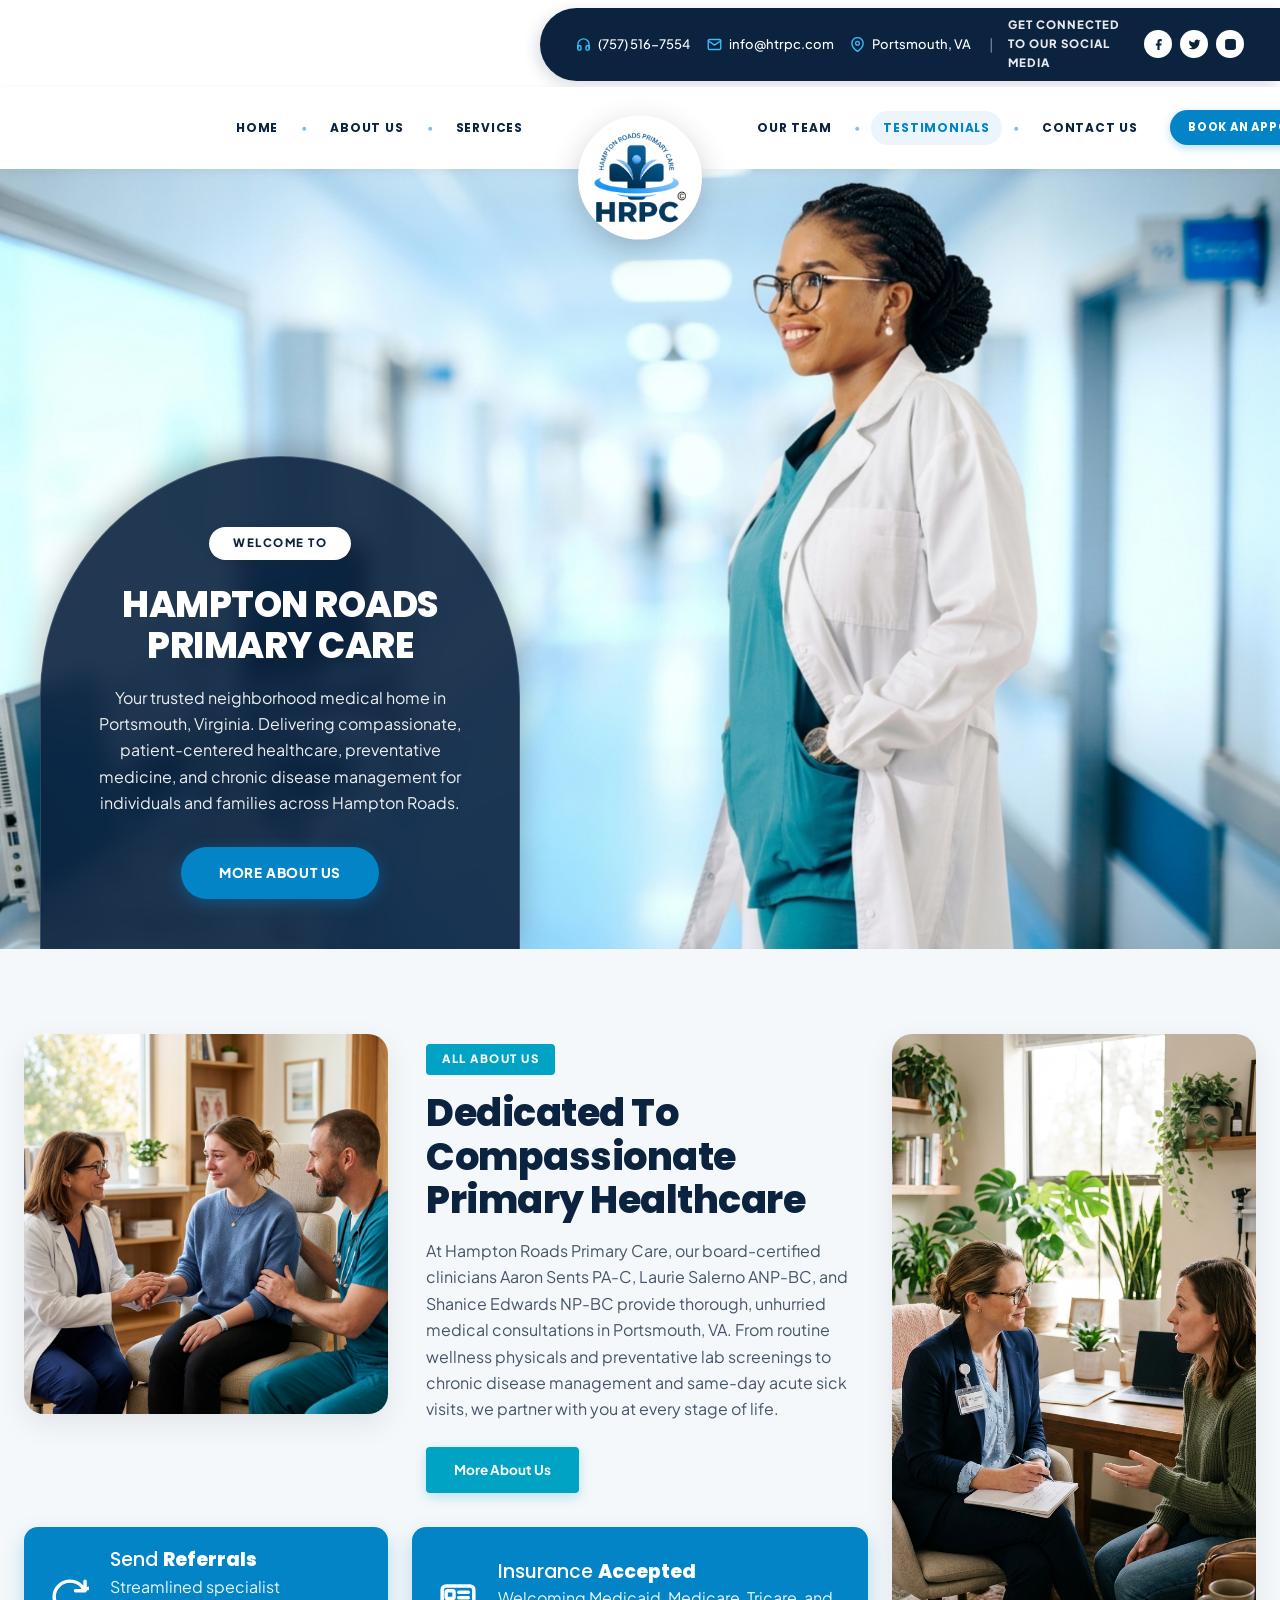
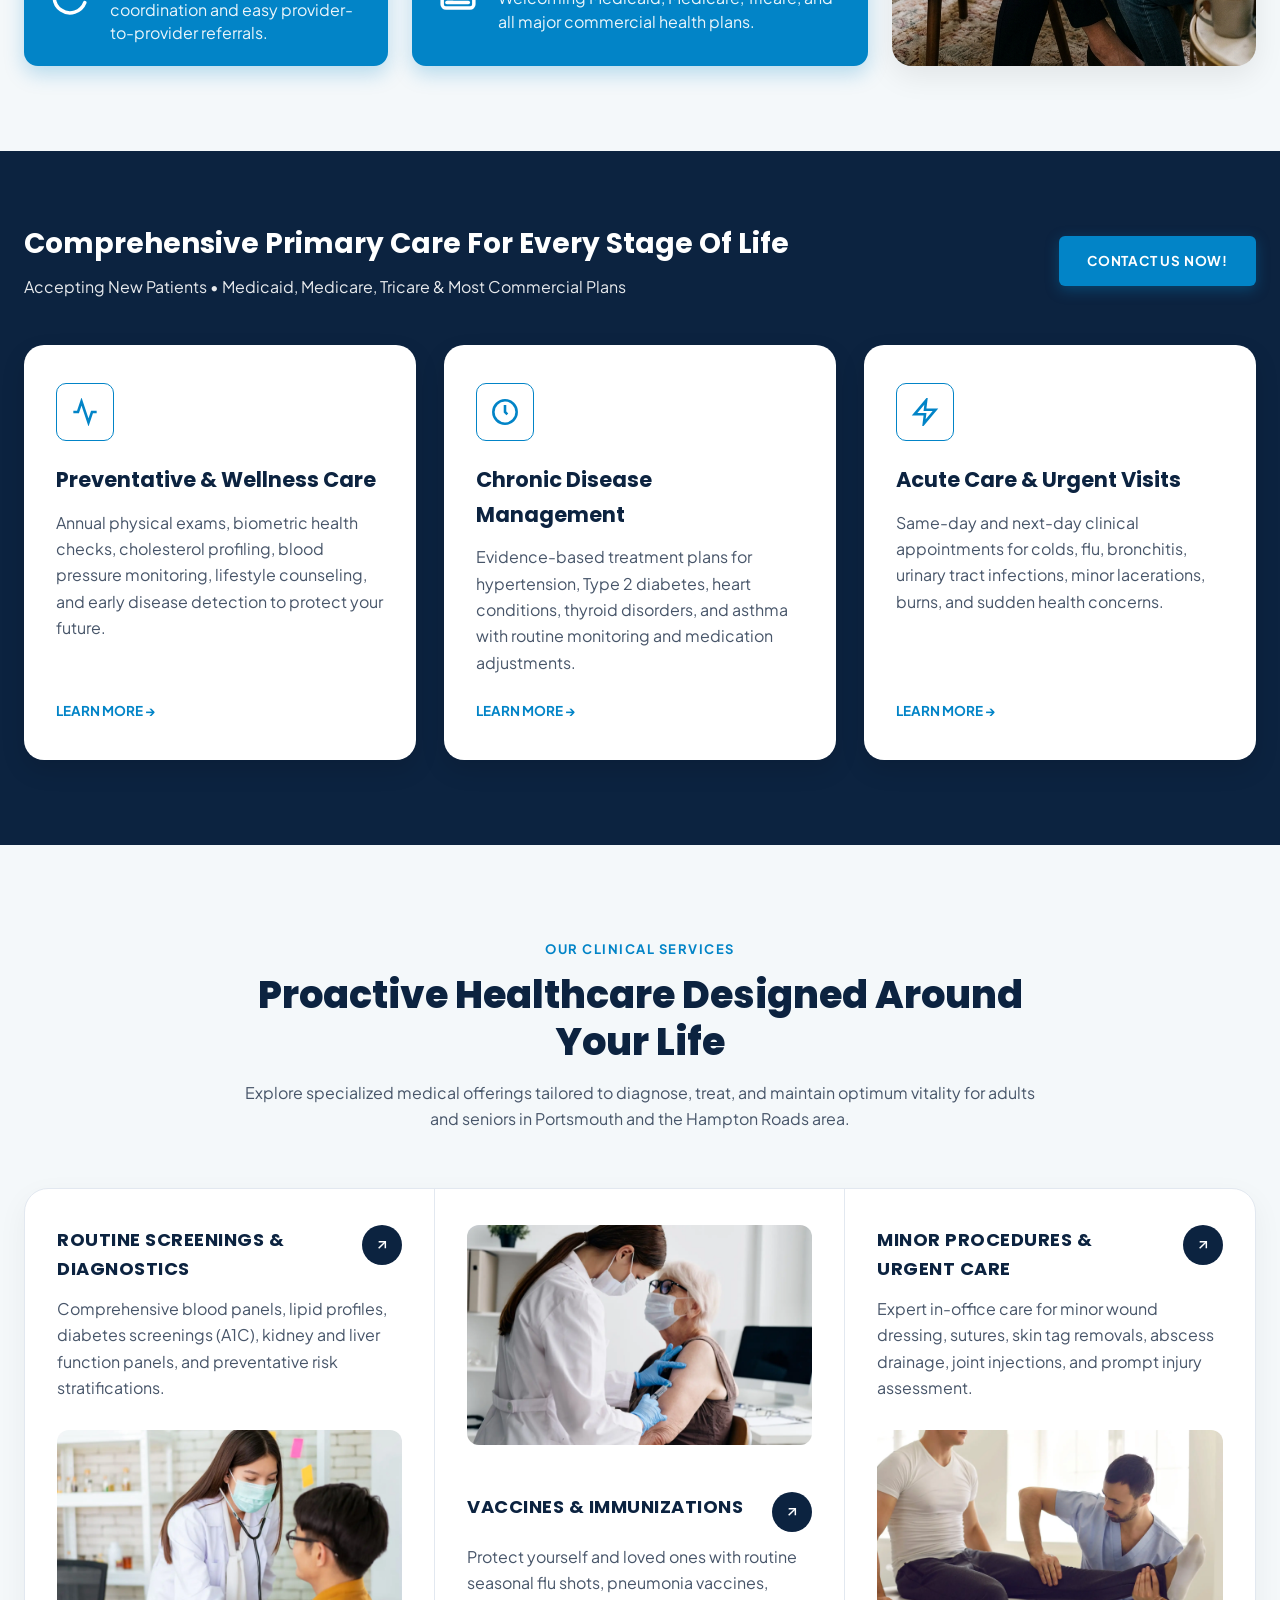
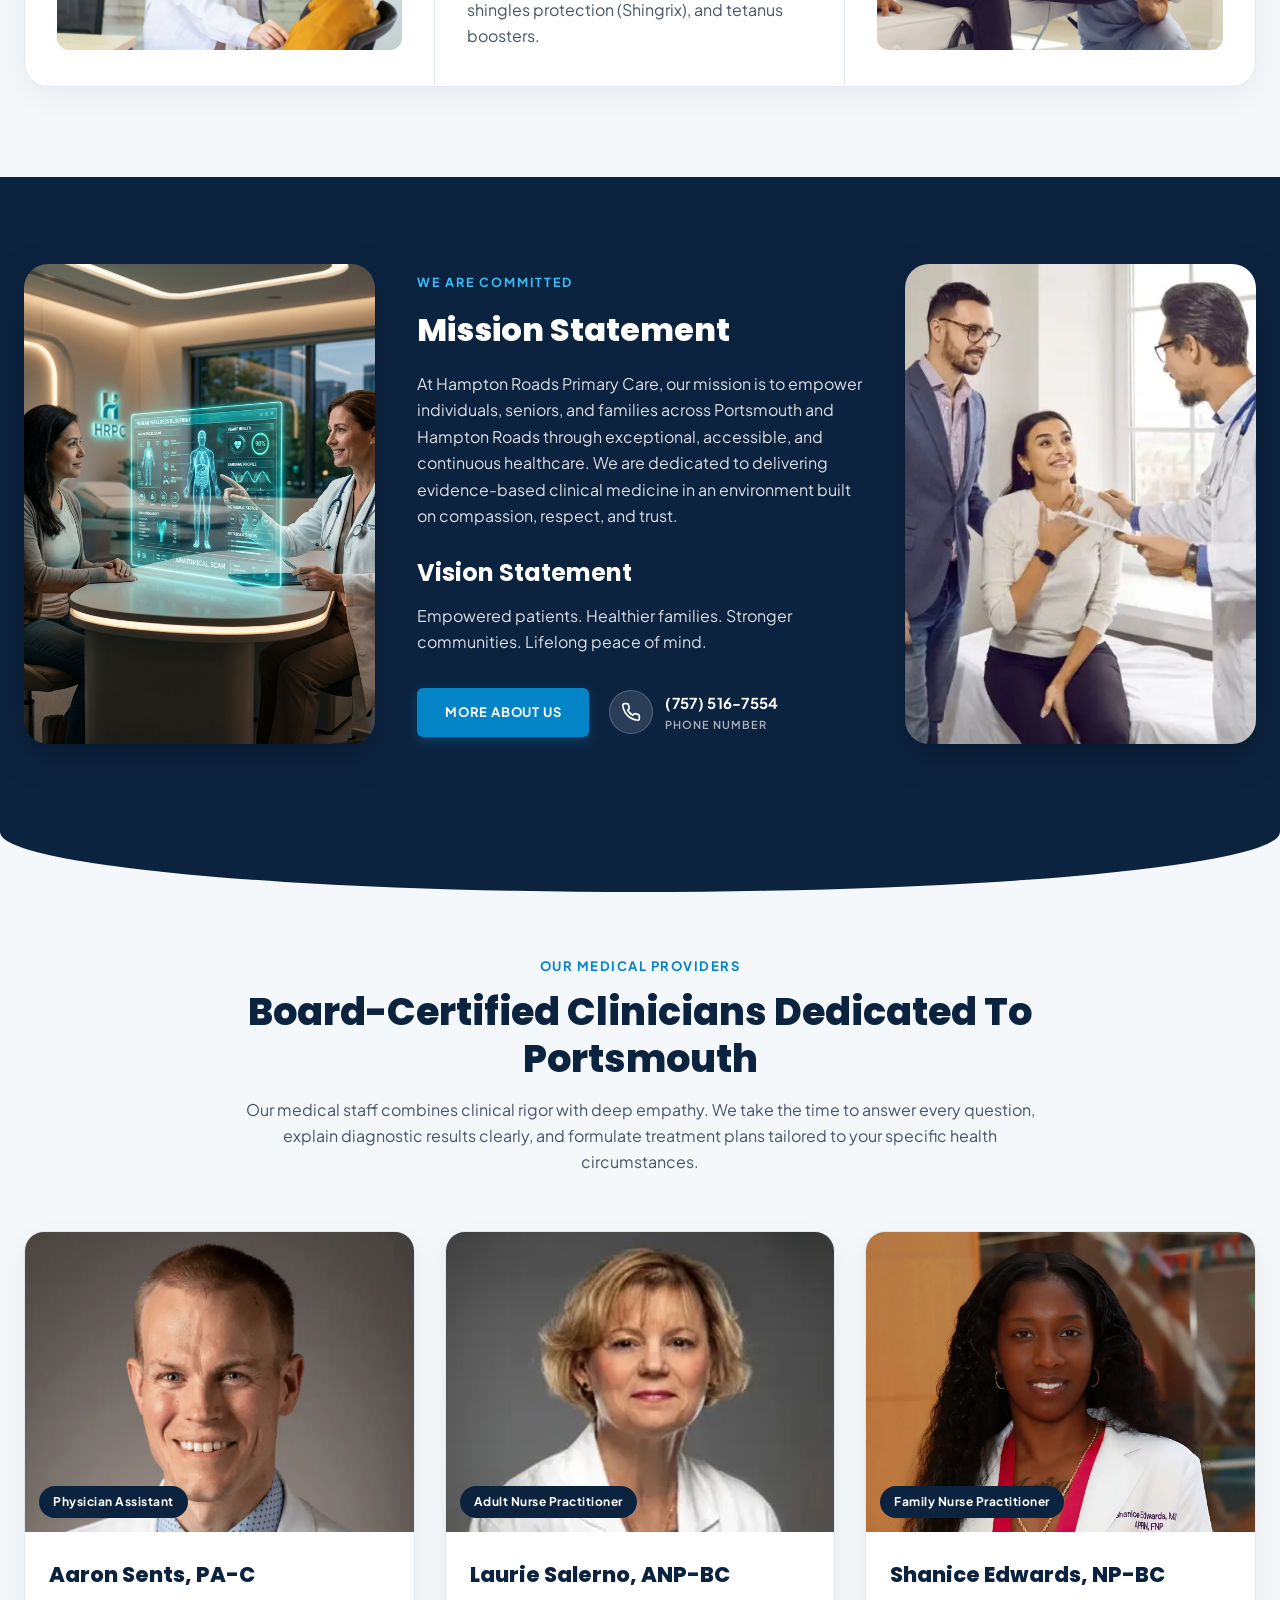
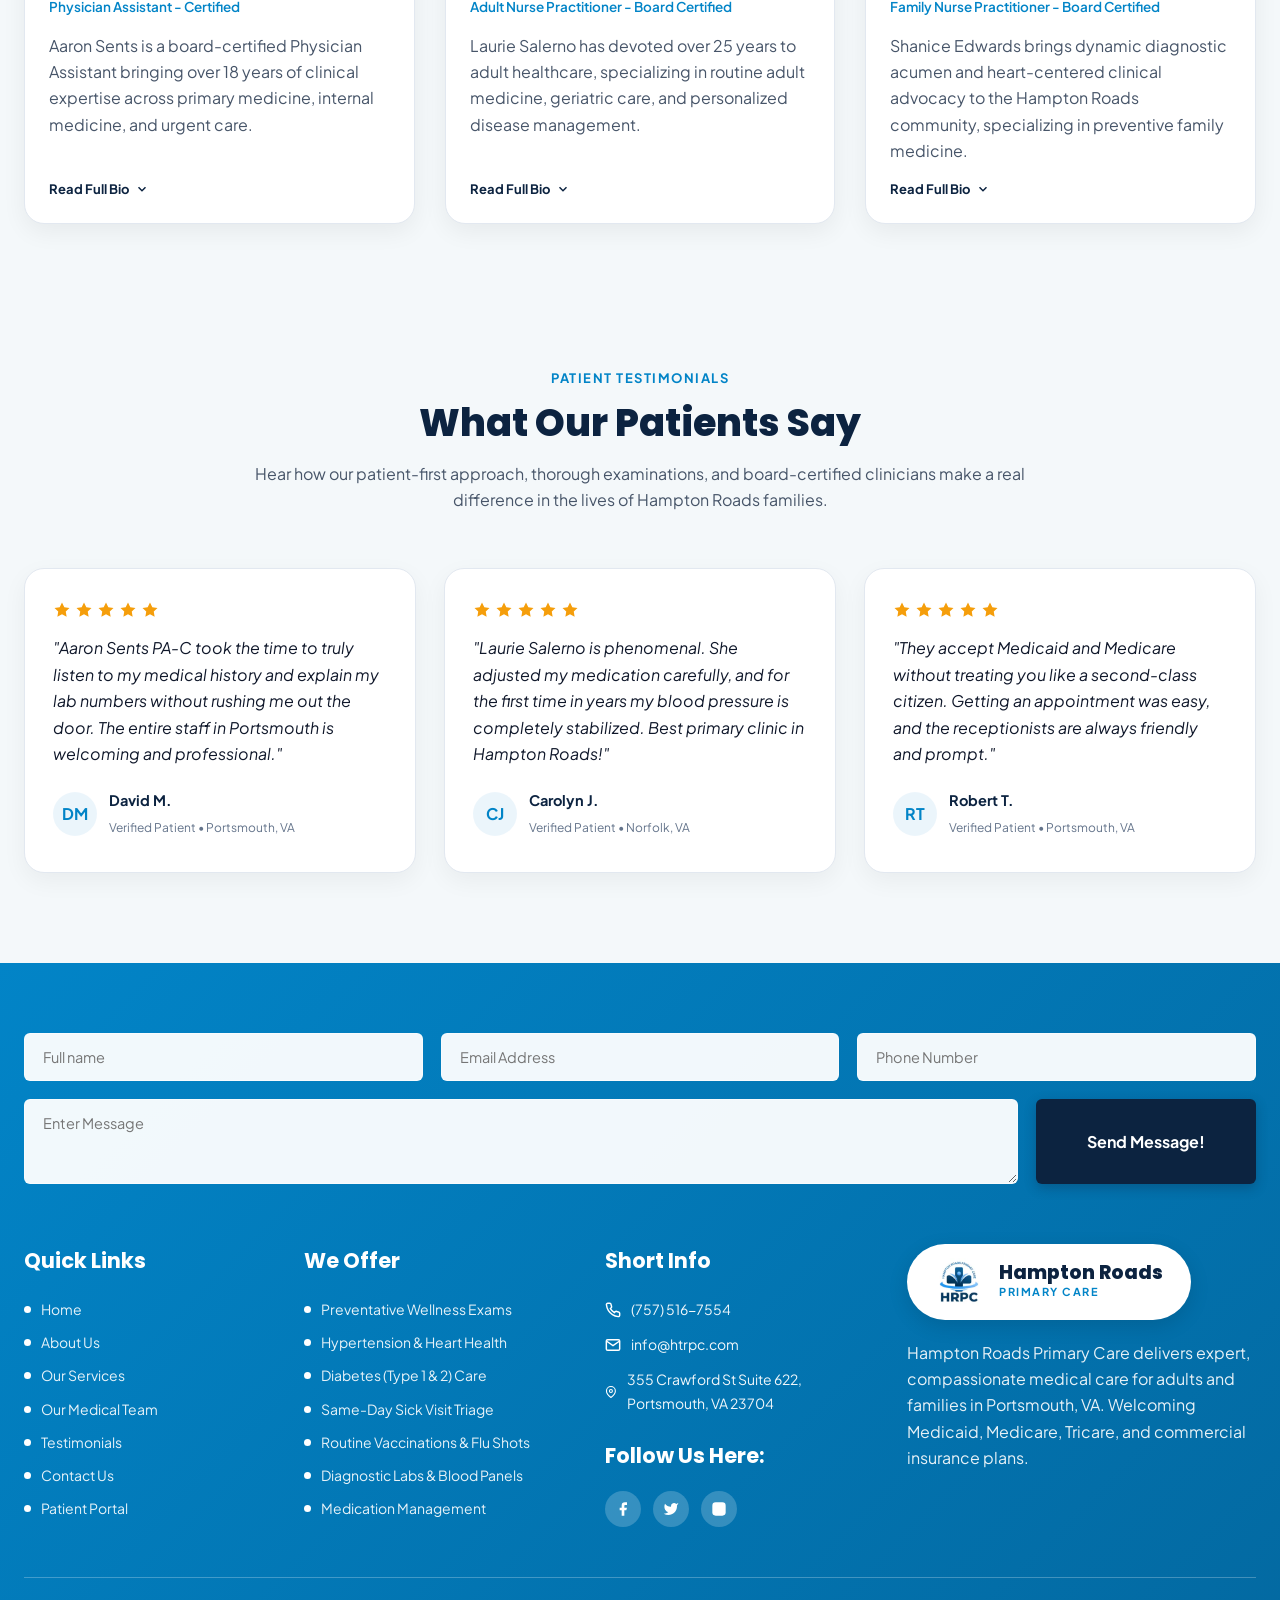
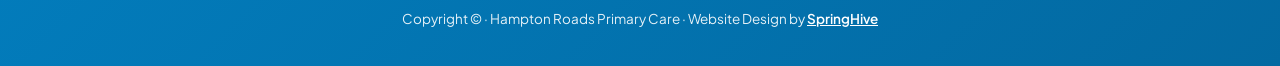
==== commit 90ad7ebd: "feat: Upgrade hero section image to 8K resolution (7680x4320)" ====
--- a/index2.html
+++ b/index2.html
@@ -156,8 +156,8 @@
        3. HERO SECTION (Full-Width Image with Left Arched Dome Card)
        ========================================================================== -->
   <section class="hero-arch-section" id="home">
-    <!-- Full-Bleed Background Image (Bright, No Overlay) -->
-    <img src="assets/images/hero-doctor-corridor.png" alt="Compassionate Physician Care at Hampton Roads Primary Care" class="hero-bg-full">
+    <!-- Full-Bleed Background Image (Bright, 8K Ultra-HD Resolution, No Overlay) -->
+    <img src="assets/images/hero-doctor-corridor-8k.jpg" alt="Compassionate Physician Care at Hampton Roads Primary Care" class="hero-bg-full">
 
     <!-- Arched Dome Overlay Card on the Left -->
     <div class="hero-arch-card">
